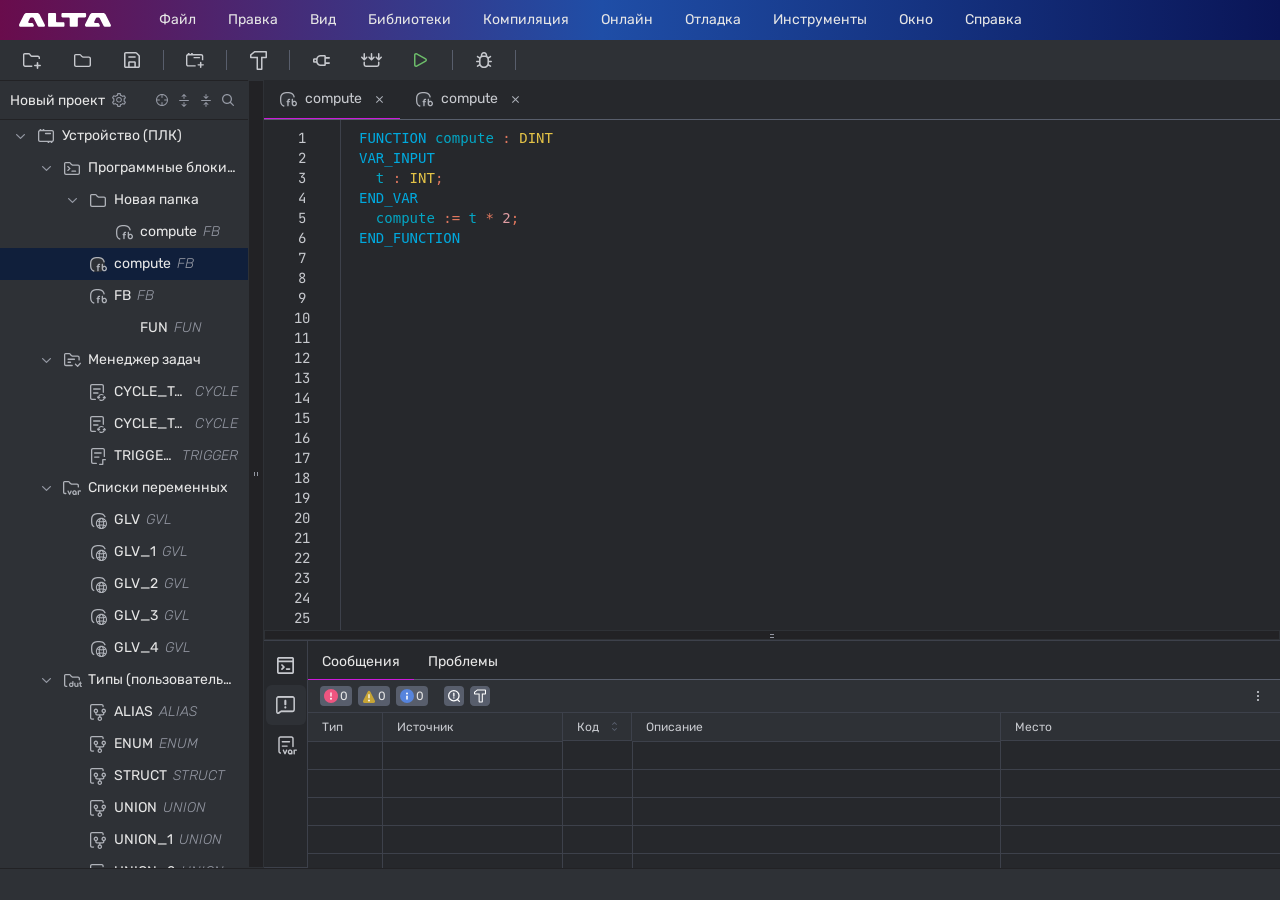
==== index.html @ b5891f6c "Fix icon sizing and wide table layout" ====
<!doctype html>
<html lang="ru">
<head>
  <meta charset="utf-8">
  <meta name="viewport" content="width=device-width, initial-scale=1">
  <title>AltaIDE — standalone prototype</title>
  <link rel="icon" href="data:,">
  <link rel="stylesheet" href="prototype.css">
</head>
<body>
  <main class="ide" aria-label="Прототип AltaIDE">
    <header class="topbar" aria-label="Верхняя панель">
      <nav class="menubar" aria-label="Главное меню">
        <img class="alta-logo" src="assets/logo.svg" alt="Alta">
        <div class="menu-links">
          <button type="button">Файл</button><button type="button">Правка</button>
          <button type="button">Вид</button><button type="button">Библиотеки</button>
          <button type="button">Компиляция</button><button type="button">Онлайн</button>
          <button type="button">Отладка</button><button type="button">Инструменты</button>
          <button type="button">Окно</button><button type="button">Справка</button>
        </div>
      </nav>
      <div class="toolbar" role="toolbar" aria-label="Инструменты проекта">
        <div class="toolbar-group">
          <button class="icon-button create-project" type="button" aria-label="Создать проект"><span><img src="assets/top-create-base.svg" alt=""><img src="assets/top-create-stroke.svg" alt=""></span></button>
          <button class="icon-button" type="button" aria-label="Открыть проект"><img src="assets/top-open.svg" alt=""></button>
          <button class="icon-button" type="button" aria-label="Сохранить проект"><img src="assets/top-save.svg" alt=""></button>
          <span class="toolbar-divider" aria-hidden="true"></span>
          <button class="icon-button" type="button" aria-label="Добавить устройство"><img src="assets/top-add.svg" alt=""></button>
          <span class="toolbar-divider" aria-hidden="true"></span>
          <button class="icon-button" type="button" aria-label="Текстовый инструмент"><img src="assets/top-text.svg" alt=""></button>
          <span class="toolbar-divider" aria-hidden="true"></span>
          <button class="icon-button" type="button" aria-label="Подключиться"><img src="assets/top-connect.svg" alt=""></button>
          <button class="icon-button" type="button" aria-label="Загрузить в устройство"><img src="assets/top-loading.svg" alt=""></button>
          <button class="icon-button run-button" type="button" aria-label="Запустить"><img src="assets/top-run.svg" alt=""></button>
          <span class="toolbar-divider" aria-hidden="true"></span>
          <button class="icon-button" type="button" aria-label="Отладка"><img src="assets/top-create.svg" alt=""></button>
          <span class="toolbar-divider" aria-hidden="true"></span>
        </div>
      </div>
    </header>

    <div class="workspace">
      <aside class="sidebar" aria-label="Структура проекта">
        <div class="project-head">
          <div class="project-title"><span>Новый проект</span><button type="button" aria-label="Настройки проекта"><img src="assets/sidebar-settings.svg" alt=""></button></div>
          <div class="project-actions">
            <button type="button" aria-label="Информация"><img src="assets/sidebar-info.svg" alt=""></button>
            <button type="button" aria-label="Развернуть всё"><img src="assets/sidebar-expand.svg" alt=""></button>
            <button type="button" aria-label="Свернуть всё"><img src="assets/sidebar-collapse.svg" alt=""></button>
            <button type="button" aria-label="Поиск"><img src="assets/sidebar-search.svg" alt=""></button>
          </div>
        </div>
        <div class="tree" role="tree" aria-label="Дерево проекта">
          <button class="tree-row" style="--level:0" type="button" role="treeitem" aria-expanded="true"><img class="chevron" src="assets/chevron-down.svg" alt=""><img class="tree-icon" src="assets/sidebar-plc.svg" alt=""><span>Устройство (ПЛК)</span></button>
          <button class="tree-row" style="--level:1" type="button" role="treeitem" aria-expanded="true"><img class="chevron" src="assets/chevron-down.svg" alt=""><img class="tree-icon" src="assets/sidebar-pou.svg" alt=""><span>Программные блоки (POU)</span></button>
          <button class="tree-row" style="--level:2" type="button" role="treeitem" aria-expanded="true"><img class="chevron" src="assets/chevron-down.svg" alt=""><img class="tree-icon" src="assets/sidebar-folder.svg" alt=""><span>Новая папка</span></button>
          <button class="tree-row" style="--level:4" type="button" role="treeitem"><span class="chevron-spacer"></span><img class="tree-icon" src="assets/sidebar-fb.svg" alt=""><span>compute</span><em>FB</em></button>
          <button class="tree-row is-selected" style="--level:3" type="button" role="treeitem" aria-selected="true"><span class="chevron-spacer"></span><img class="tree-icon" src="assets/sidebar-fb.svg" alt=""><span>compute</span><em>FB</em></button>
          <button class="tree-row" style="--level:3" type="button" role="treeitem"><span class="chevron-spacer"></span><img class="tree-icon" src="assets/sidebar-fb.svg" alt=""><span>FB</span><em>FB</em></button>
          <button class="tree-row text-only" style="--level:4" type="button" role="treeitem"><span class="chevron-spacer"></span><span class="tree-icon"></span><span>FUN</span><em>FUN</em></button>
          <button class="tree-row" style="--level:1" type="button" role="treeitem" aria-expanded="true"><img class="chevron" src="assets/chevron-down.svg" alt=""><img class="tree-icon" src="assets/sidebar-taskfolder.svg" alt=""><span>Менеджер задач</span></button>
          <button class="tree-row" style="--level:3" type="button" role="treeitem"><span class="chevron-spacer"></span><img class="tree-icon" src="assets/sidebar-cycle.svg" alt=""><span>CYCLE_TASK</span><em>CYCLE</em></button>
          <button class="tree-row" style="--level:3" type="button" role="treeitem"><span class="chevron-spacer"></span><img class="tree-icon" src="assets/sidebar-cycle.svg" alt=""><span>CYCLE_TASK_1</span><em>CYCLE</em></button>
          <button class="tree-row" style="--level:3" type="button" role="treeitem"><span class="chevron-spacer"></span><img class="tree-icon" src="assets/sidebar-task.svg" alt=""><span>TRIGGER_TASK</span><em>TRIGGER</em></button>
          <button class="tree-row" style="--level:1" type="button" role="treeitem" aria-expanded="true"><img class="chevron" src="assets/chevron-down.svg" alt=""><img class="tree-icon" src="assets/sidebar-varfolder.svg" alt=""><span>Списки переменных</span></button>
          <button class="tree-row" style="--level:3" type="button" role="treeitem"><span class="chevron-spacer"></span><span class="tree-icon global-var-icon" aria-hidden="true"><img src="assets/sidebar-global-bg.svg" alt=""><img src="assets/sidebar-global.svg" alt=""></span><span>GLV</span><em>GVL</em></button>
          <button class="tree-row" style="--level:3" type="button" role="treeitem"><span class="chevron-spacer"></span><span class="tree-icon global-var-icon" aria-hidden="true"><img src="assets/sidebar-global-bg.svg" alt=""><img src="assets/sidebar-global.svg" alt=""></span><span>GLV_1</span><em>GVL</em></button>
          <button class="tree-row" style="--level:3" type="button" role="treeitem"><span class="chevron-spacer"></span><span class="tree-icon global-var-icon" aria-hidden="true"><img src="assets/sidebar-global-bg.svg" alt=""><img src="assets/sidebar-global.svg" alt=""></span><span>GLV_2</span><em>GVL</em></button>
          <button class="tree-row" style="--level:3" type="button" role="treeitem"><span class="chevron-spacer"></span><span class="tree-icon global-var-icon" aria-hidden="true"><img src="assets/sidebar-global-bg.svg" alt=""><img src="assets/sidebar-global.svg" alt=""></span><span>GLV_3</span><em>GVL</em></button>
          <button class="tree-row" style="--level:3" type="button" role="treeitem"><span class="chevron-spacer"></span><span class="tree-icon global-var-icon" aria-hidden="true"><img src="assets/sidebar-global-bg.svg" alt=""><img src="assets/sidebar-global.svg" alt=""></span><span>GLV_4</span><em>GVL</em></button>
          <button class="tree-row" style="--level:1" type="button" role="treeitem" aria-expanded="true"><img class="chevron" src="assets/chevron-down.svg" alt=""><span class="tree-icon type-folder-icon" aria-hidden="true"><img src="assets/sidebar-typefolder.svg" alt=""><img src="assets/sidebar-typefolder-mark.svg" alt=""></span><span>Типы (пользовательские переменные)</span></button>
          <button class="tree-row" style="--level:3" type="button" role="treeitem"><span class="chevron-spacer"></span><img class="tree-icon" src="assets/sidebar-type.svg" alt=""><span>ALIAS</span><em>ALIAS</em></button>
          <button class="tree-row" style="--level:3" type="button" role="treeitem"><span class="chevron-spacer"></span><img class="tree-icon" src="assets/sidebar-type.svg" alt=""><span>ENUM</span><em>ENUM</em></button>
          <button class="tree-row" style="--level:3" type="button" role="treeitem"><span class="chevron-spacer"></span><img class="tree-icon" src="assets/sidebar-type.svg" alt=""><span>STRUCT</span><em>STRUCT</em></button>
          <button class="tree-row" style="--level:3" type="button" role="treeitem"><span class="chevron-spacer"></span><img class="tree-icon" src="assets/sidebar-type.svg" alt=""><span>UNION</span><em>UNION</em></button>
          <button class="tree-row" style="--level:3" type="button" role="treeitem"><span class="chevron-spacer"></span><img class="tree-icon" src="assets/sidebar-type.svg" alt=""><span>UNION_1</span><em>UNION</em></button>
          <button class="tree-row" style="--level:3" type="button" role="treeitem"><span class="chevron-spacer"></span><img class="tree-icon" src="assets/sidebar-type.svg" alt=""><span>UNION_2</span><em>UNION</em></button>
        </div>
      </aside>

      <div class="resizer resizer-vertical" id="vertical-resizer" role="separator" aria-label="Изменить ширину панели проекта" aria-orientation="vertical" tabindex="0"><span></span></div>

      <section class="content-area" aria-label="Рабочая область">
        <div class="editor-tabs" role="tablist" aria-label="Открытые программы">
          <button class="editor-tab is-active" type="button" role="tab" aria-selected="true" data-editor-tab="compute-a"><img src="assets/sidebar-fb.svg" alt=""><span>compute</span><span class="tab-close" aria-hidden="true"></span></button>
          <button class="editor-tab" type="button" role="tab" aria-selected="false" data-editor-tab="compute-b"><img src="assets/sidebar-fb.svg" alt=""><span>compute</span><span class="tab-close" aria-hidden="true"></span></button>
        </div>

        <div class="content-split" id="content-split">
          <section class="code-canvas" aria-label="Редактор кода">
            <div class="code-lines" aria-hidden="true"></div>
            <pre class="source-code"><code><span class="kw">FUNCTION</span> <span class="name">compute</span> <span class="op">:</span> <span class="type">DINT</span>
<span class="kw">VAR_INPUT</span>
  <span class="name">t</span> <span class="op">:</span> <span class="type">INT</span><span class="op">;</span>
<span class="kw">END_VAR</span>
  <span class="name">compute</span> <span class="op">:=</span> <span class="name">t</span> <span class="op">*</span> <span class="num">2</span><span class="op">;</span>
<span class="kw">END_FUNCTION</span></code></pre>
          </section>

          <div class="resizer resizer-horizontal" id="horizontal-resizer" role="separator" aria-label="Изменить высоту нижней панели" aria-orientation="horizontal" tabindex="0"><span></span></div>

          <section class="bottom-panel" aria-label="Нижняя панель">
            <nav class="vertical-tabs" aria-label="Разделы нижней панели">
              <button type="button" data-panel="terminal" aria-label="Терминал"><img src="assets/vertical-log.svg" alt=""></button>
              <button class="is-active" type="button" data-panel="messages" aria-label="Сообщения"><img src="assets/vertical-messages.svg" alt=""></button>
              <button type="button" data-panel="variables" aria-label="Переменные"><img src="assets/vertical-vars.svg" alt=""></button>
            </nav>
            <div class="bottom-content">
              <div class="bottom-tabs" role="tablist" aria-label="Вкладки нижней панели"><button class="is-active" type="button" role="tab" aria-selected="true" id="bottom-tab-label">Сообщения</button><button type="button" role="tab" aria-selected="false">Проблемы</button></div>
              <div class="context-toolbar" role="toolbar" aria-label="Фильтры сообщений">
                <div class="status-counters">
                  <button type="button" aria-label="Ошибки: 0"><img src="assets/context-error.svg" alt=""><span>0</span></button>
                  <button type="button" aria-label="Предупреждения: 0"><img src="assets/context-warning.svg" alt=""><span>0</span></button>
                  <button type="button" aria-label="Информация: 0"><img src="assets/context-info.svg" alt=""><span>0</span></button>
                </div>
                <div class="context-actions"><button type="button" aria-label="Найти"><img src="assets/context-search.svg" alt=""></button><button type="button" aria-label="Фильтр"><img src="assets/context-filter.svg" alt=""></button></div>
                <button class="context-more" type="button" aria-label="Дополнительные действия"><img src="assets/context-more.svg" alt=""></button>
              </div>
              <div class="table-scroll" tabindex="0" aria-label="Таблица сообщений">
                <table class="messages-table">
                  <colgroup><col class="col-type"><col class="col-source"><col class="col-code"><col class="col-description"><col class="col-place"></colgroup>
                  <thead><tr><th>Тип</th><th>Источник</th><th class="sortable">Код<img src="assets/table-sort.svg" alt=""></th><th>Описание</th><th class="sortable">Место<img src="assets/table-sort.svg" alt=""></th></tr></thead>
                  <tbody id="message-rows"></tbody>
                </table>
              </div>
            </div>
          </section>
        </div>
      </section>
    </div>

    <footer class="statusbar" aria-label="Строка состояния"></footer>
  </main>
  <script src="prototype.js"></script>
</body>
</html>
---- prototype.css ----
@font-face { font-family: Rubik; src: url("assets/rubik-400.ttf") format("truetype"); font-style: normal; font-weight: 400; font-display: swap; }
@font-face { font-family: Rubik; src: url("assets/rubik-300-italic.ttf") format("truetype"); font-style: italic; font-weight: 300; font-display: swap; }
@font-face { font-family: "JetBrains Mono"; src: url("assets/jetbrains-mono-400.ttf") format("truetype"); font-style: normal; font-weight: 400; font-display: swap; }

:root {
  --sidebar-width: 248px;
  --topbar-height: 80px;
  --statusbar-height: 32px;
  --content-tab-height: 40px;
  --bottom-panel-height: 228px;
  --vertical-resize-size: 16px;
  --horizontal-resize-size: 10px;
  --gray-14: #26282c;
  --gray-13: #2e3136;
  --gray-12: #3d414b;
  --gray-11: #585e6c;
  --gray-9: #9498a3;
  --gray-7: #c7c9ce;
  --text-primary: #e6e6e6;
  --active-blue: #101f3b;
  --accent: #cc1bdb;
  --focus: #5684dd;
}

* { box-sizing: border-box; }
html, body { width: 100%; height: 100%; margin: 0; overflow: hidden; }
body { background: var(--gray-13); color: var(--text-primary); font-family: Rubik, Arial, sans-serif; font-size: 14px; }
button { color: inherit; font: inherit; }
button:focus-visible, [tabindex]:focus-visible { outline: 2px solid var(--focus); outline-offset: -2px; }
.ide { width: 100vw; height: 100vh; min-width: 720px; display: grid; grid-template-rows: var(--topbar-height) minmax(0, 1fr) var(--statusbar-height); overflow: hidden; background: var(--gray-14); }

.topbar { min-width: 0; overflow: hidden; }
.menubar { height: 40px; display: flex; align-items: center; gap: 24px; padding: 0 10px; overflow: hidden; background: linear-gradient(90deg, #690c4c 0%, #1f4ea7 47%, #0a1557 100%); }
.alta-logo { width: 92.615px; height: 14px; margin: 0 8px; flex: 0 0 auto; }
.menu-links { height: 40px; display: flex; flex: 1 0 auto; align-items: center; min-width: max-content; }
.menu-links button { height: 40px; padding: 10px 16px; border: 0; background: transparent; white-space: nowrap; font-size: 14px; line-height: 20px; cursor: default; }
.menu-links button:hover { background: rgba(255,255,255,.08); }
.toolbar { height: 40px; display: flex; align-items: flex-start; gap: 4px; background: var(--gray-13); overflow: hidden; }
.toolbar-group { height: 40px; display: flex; align-items: center; gap: 10px; padding: 0 12px; }
.icon-button { width: 40px; height: 40px; flex: 0 0 40px; display: grid; place-items: center; padding: 0; border: 0; border-radius: 4px; background: transparent; cursor: pointer; }
.icon-button > img { display: block; width: 24px; height: 24px; object-fit: none; }
.icon-button:hover { background: #3d414b; }
.toolbar-divider { width: 1px; height: 20px; margin: 0 1px; background: var(--gray-11); }
.run-button img { transform: rotate(90deg); }
.create-project > span { width: 18px; height: 17px; position: relative; display: block; }
.create-project > span img:first-child { position: absolute; left: 0; top: 1px; width: 17px; height: 14px; }
.create-project > span img:last-child { position: absolute; right: 0; bottom: 0; width: 7px; height: 7px; }

.workspace { min-height: 0; min-width: 0; display: grid; grid-template-columns: var(--sidebar-width) var(--vertical-resize-size) minmax(0,1fr); overflow: hidden; }
.sidebar { min-width: 0; min-height: 0; display: flex; flex-direction: column; overflow: hidden; background: var(--gray-13); }
.project-head { height: 40px; flex: 0 0 40px; padding: 10px; display: flex; align-items: center; justify-content: space-between; gap: 6px; border-top: 1px solid #222225; border-bottom: 1px solid #222225; white-space: nowrap; }
.project-title, .project-actions { display: flex; align-items: center; min-width: 0; }
.project-title { gap: 4px; }
.project-title > span { overflow: hidden; text-overflow: ellipsis; }
.project-actions { gap: 2px; }
.project-head button { width: 20px; height: 20px; flex: 0 0 20px; display: grid; place-items: center; padding: 0; border: 0; border-radius: 3px; background: transparent; cursor: pointer; }
.project-head button:hover { background: var(--gray-12); }
.project-head img { width: 20px; height: 20px; object-fit: none; }
.tree { min-height: 0; overflow-x: hidden; overflow-y: auto; scrollbar-width: thin; scrollbar-color: var(--gray-11) transparent; }
.tree-row { --indent-step: 26px; width: 100%; height: 32px; display: flex; align-items: center; gap: 6px; padding: 6px 10px 6px calc(10px + var(--level) * var(--indent-step)); border: 0; background: transparent; text-align: left; white-space: nowrap; cursor: pointer; overflow: hidden; }
.tree-row:hover { background: #383b42; }
.tree-row.is-selected { background: var(--active-blue); }
.tree-row > span:not(.tree-icon):not(.chevron-spacer) { min-width: 0; overflow: hidden; text-overflow: ellipsis; line-height: 20px; }
.tree-row em { flex: 0 0 auto; color: var(--gray-9); font-weight: 300; font-style: italic; line-height: 20px; }
.tree-icon, .chevron { width: 20px; height: 20px; flex: 0 0 20px; object-fit: none; }
.global-var-icon { position: relative; display: block; }
.global-var-icon img:first-child { position: absolute; left: 2.61px; top: 2.61px; width: 15px; height: 15px; }
.global-var-icon img:last-child { position: absolute; left: 2.61px; top: 2.61px; width: 15.941px; height: 15.941px; }
.type-folder-icon { position: relative; display: block; }
.type-folder-icon img:first-child { position: absolute; left: 2px; top: 3.5px; width: 16px; height: 13px; }
.type-folder-icon img:last-child { position: absolute; left: 6.7px; top: 10.9px; width: 13.624px; height: 6.408px; }
.chevron-spacer { display: none; }
.chevron { padding: 0; }

.resizer { position: relative; display: grid; place-items: center; background: #222225; border: 1px solid var(--gray-13); z-index: 2; touch-action: none; }
.resizer:hover, .resizer:focus-visible { background: #292a2e; }
.resizer-vertical { cursor: col-resize; }
.resizer-horizontal { cursor: row-resize; }
.resizer span { width: 10px; height: 10px; position: relative; }
.resizer-vertical span::before, .resizer-vertical span::after { content: ""; position: absolute; top: 3px; width: 1px; height: 4px; background: var(--gray-9); }
.resizer-vertical span::before { left: 3px; } .resizer-vertical span::after { left: 6px; }
.resizer-horizontal span { transform: rotate(90deg); }
.resizer-horizontal span::before, .resizer-horizontal span::after { content: ""; position: absolute; top: 3px; width: 1px; height: 4px; background: var(--gray-9); }
.resizer-horizontal span::before { left: 3px; } .resizer-horizontal span::after { left: 6px; }
body.is-resizing { user-select: none; }
body.is-resizing-vertical, body.is-resizing-vertical * { cursor: col-resize !important; }
body.is-resizing-horizontal, body.is-resizing-horizontal * { cursor: row-resize !important; }

.content-area { min-width: 0; min-height: 0; display: grid; grid-template-rows: var(--content-tab-height) minmax(0, 1fr); overflow: hidden; }
.editor-tabs { height: 40px; display: flex; align-items: stretch; overflow: hidden; border-bottom: 1px solid var(--gray-11); background: var(--gray-14); }
.editor-tab { height: 40px; display: flex; align-items: center; gap: 7px; padding: 10px 14px; border: 0; border-bottom: 2px solid transparent; background: var(--gray-14); color: var(--gray-7); line-height: 20px; cursor: pointer; }
.editor-tab:hover { background: #303238; }
.editor-tab.is-active { border-bottom-color: var(--accent); }
.editor-tab img { width: 20px; height: 20px; object-fit: none; }
.tab-close { width: 12px; height: 12px; margin-left: 5px; position: relative; flex: 0 0 12px; }
.tab-close::before, .tab-close::after { content: ""; position: absolute; left: 5px; top: 2px; width: 1px; height: 9px; background: #aeb2ba; }
.tab-close::before { transform: rotate(45deg); }.tab-close::after { transform: rotate(-45deg); }
.content-split { min-height: 0; display: grid; grid-template-rows: minmax(140px,1fr) var(--horizontal-resize-size) var(--bottom-panel-height); overflow: hidden; }
.code-canvas { min-width: 0; min-height: 0; position: relative; display: grid; grid-template-columns: 77px minmax(0,1fr); overflow: auto; background: var(--gray-14); font-family: "JetBrains Mono", "SFMono-Regular", Consolas, monospace; font-size: 14px; line-height: 20px; }
.code-canvas { scrollbar-width: none; }
.code-canvas::-webkit-scrollbar { width: 0; height: 0; }
.code-lines { grid-column: 1; min-height: 800px; padding-top: 8px; border-right: 1px solid var(--gray-12); color: var(--gray-7); text-align: center; counter-reset: line; }
.code-lines span { display: block; height: 20px; line-height: 20px; }
.source-code { grid-column: 2; margin: 0; min-width: 700px; padding: 8px 18px; color: var(--gray-7); font: inherit; line-height: 20px; white-space: pre; tab-size: 2; }
.kw { color: #00a9de; } .name { color: #03a6c4; } .type { color: #e4c347; } .op { color: #df775e; } .num { color: #e09da3; }

.bottom-panel { min-width: 0; min-height: 0; display: grid; grid-template-columns: 44px minmax(0,1fr); overflow: hidden; background: var(--gray-14); }
.vertical-tabs { min-height: 0; padding: 4px 2px; display: flex; flex-direction: column; align-items: center; gap: 0; border-top: 1px solid var(--gray-12); border-right: 1px solid var(--gray-12); border-bottom: 1px solid var(--gray-12); background: var(--gray-14); }
.vertical-tabs button { width: 40px; height: 40px; flex: 0 0 40px; display: grid; place-items: center; padding: 0; border: 0; border-radius: 6px; background: transparent; cursor: pointer; }
.vertical-tabs button:hover, .vertical-tabs button.is-active { background: var(--gray-13); }
.vertical-tabs img { width: 22px; height: 22px; object-fit: contain; }
.vertical-tabs button:nth-child(1) img { width: 17px; height: 17px; }
.vertical-tabs button:nth-child(2) img { width: 18.4px; height: 17.1px; }
.bottom-content { min-width: 0; min-height: 0; display: grid; grid-template-rows: 40px 33px minmax(0,1fr); overflow: hidden; }
.bottom-tabs { min-width: 0; display: flex; border-top: 1px solid var(--gray-12); border-bottom: 1px solid var(--gray-11); background: var(--gray-14); }
.bottom-tabs button { height: 40px; padding: 10px 14px 8px; border: 0; border-bottom: 2px solid transparent; background: transparent; cursor: pointer; }
.bottom-tabs button.is-active { border-bottom-color: var(--accent); }
.context-toolbar { min-width: 0; height: 33px; display: flex; align-items: center; gap: 16px; padding: 0 12px; border-bottom: 1px solid var(--gray-12); background: var(--gray-13); }
.status-counters, .context-actions { display: flex; align-items: center; gap: 6px; }
.status-counters button { height: 20px; display: flex; align-items: center; gap: 2px; padding: 0 4px; border: 0; border-radius: 4px; background: var(--gray-11); font-size: 12px; cursor: pointer; }
.status-counters img { width: 14px; height: 14px; }
.context-actions button, .context-more { width: 20px; height: 20px; display: grid; place-items: center; padding: 0; border: 0; border-radius: 4px; background: transparent; cursor: pointer; }
.context-actions button:first-child { background: var(--gray-11); }
.context-actions img, .context-more img { width: 20px; height: 20px; }
.context-actions button:first-child img { width: 12px; height: 12px; }
.context-more img { width: 2px; height: 10px; }
.context-toolbar button:hover { filter: brightness(1.18); }
.context-more { margin-left: auto; }
.table-scroll { min-width: 0; min-height: 0; overflow: auto; background: var(--gray-14); scrollbar-width: thin; scrollbar-color: var(--gray-11) transparent; }
.messages-table { width: 100%; min-width: 1057px; border-collapse: collapse; table-layout: fixed; color: var(--gray-7); font-size: 12px; line-height: 16px; }
.messages-table .col-type { width: 74px; }.messages-table .col-source { width: 180px; }.messages-table .col-code { width: 70px; }.messages-table .col-description { width: 368px; }.messages-table .col-place { width: auto; }
.messages-table th, .messages-table td { height: 28px; padding: 4px 14px; border-right: 1px solid var(--gray-12); border-bottom: 1px solid var(--gray-12); text-align: left; font-weight: 400; overflow: hidden; text-overflow: ellipsis; white-space: nowrap; }
.messages-table th { background: var(--gray-13); }
.messages-table td { background: var(--gray-14); }
.messages-table tbody tr:hover td { background: #2b2e33; }
.messages-table .sortable { display: flex; align-items: center; justify-content: space-between; }
.messages-table .sortable img { width: 5px; height: 9px; }
.statusbar { min-width: 0; border-top: 1px solid #222225; background: var(--gray-13); }

@media (max-width: 1100px) {
  .menubar { gap: 10px; overflow-x: auto; scrollbar-width: none; }
  .menu-links button { padding-inline: 12px; }
  .toolbar-group { gap: 7px; }
}
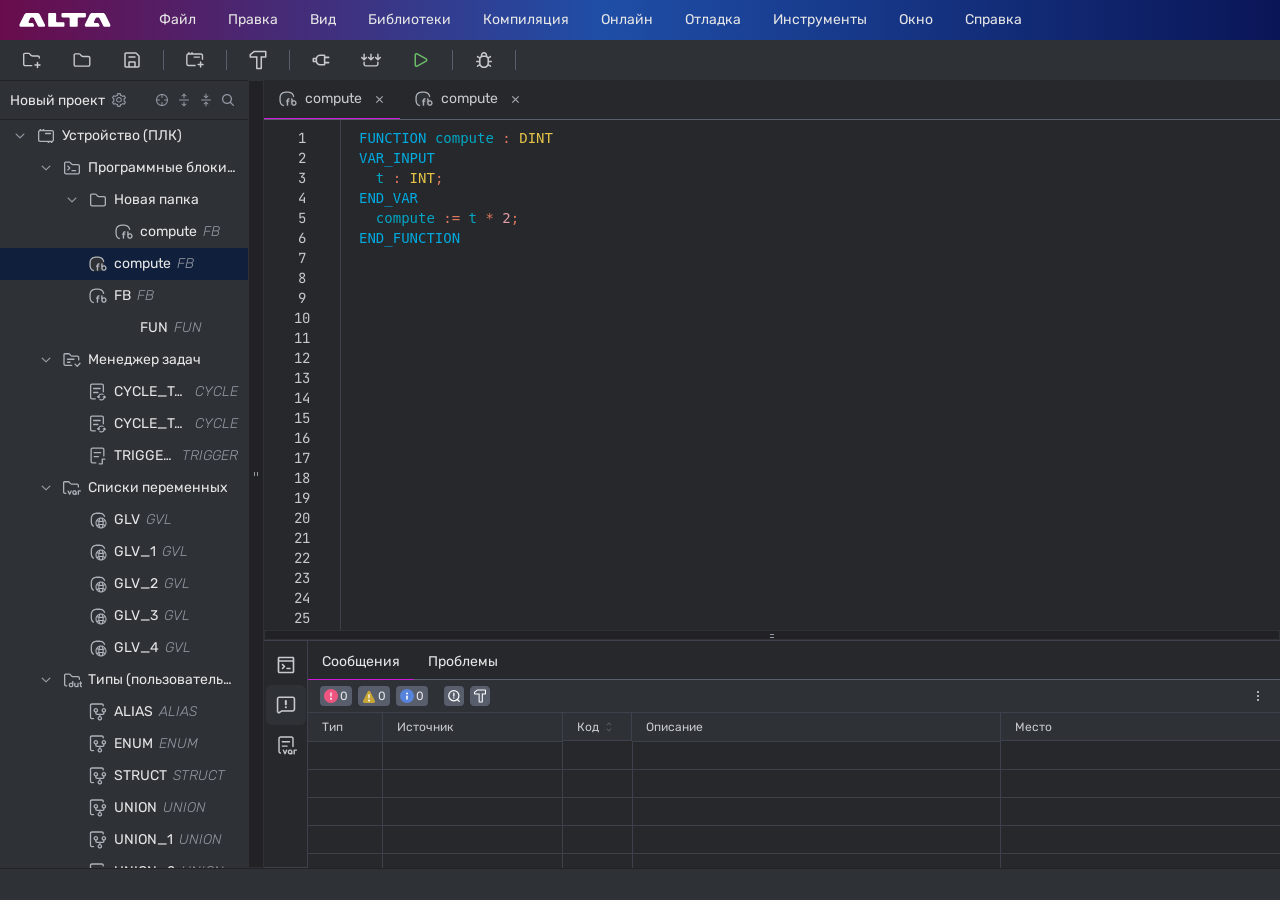
==== commit 8b2f7688: "Normalize prototype icon assets" ====
--- a/index.html
+++ b/index.html
@@ -5,13 +5,13 @@
   <meta name="viewport" content="width=device-width, initial-scale=1">
   <title>AltaIDE — standalone prototype</title>
   <link rel="icon" href="data:,">
-  <link rel="stylesheet" href="prototype.css">
+  <link rel="stylesheet" href="prototype.css?v=3">
 </head>
 <body>
   <main class="ide" aria-label="Прототип AltaIDE">
     <header class="topbar" aria-label="Верхняя панель">
       <nav class="menubar" aria-label="Главное меню">
-        <img class="alta-logo" src="assets/logo.svg" alt="Alta">
+        <img class="alta-logo" src="assets/icons/brand-alta-logo.svg" alt="Alta">
         <div class="menu-links">
           <button type="button">Файл</button><button type="button">Правка</button>
           <button type="button">Вид</button><button type="button">Библиотеки</button>
@@ -22,19 +22,19 @@
       </nav>
       <div class="toolbar" role="toolbar" aria-label="Инструменты проекта">
         <div class="toolbar-group">
-          <button class="icon-button create-project" type="button" aria-label="Создать проект"><span><img src="assets/top-create-base.svg" alt=""><img src="assets/top-create-stroke.svg" alt=""></span></button>
-          <button class="icon-button" type="button" aria-label="Открыть проект"><img src="assets/top-open.svg" alt=""></button>
-          <button class="icon-button" type="button" aria-label="Сохранить проект"><img src="assets/top-save.svg" alt=""></button>
+          <button class="icon-button create-project" type="button" aria-label="Создать проект"><img src="assets/icons/toolbar-create-project.svg" alt=""></button>
+          <button class="icon-button" type="button" aria-label="Открыть проект"><img src="assets/icons/toolbar-open-project.svg" alt=""></button>
+          <button class="icon-button" type="button" aria-label="Сохранить проект"><img src="assets/icons/toolbar-save-project.svg" alt=""></button>
           <span class="toolbar-divider" aria-hidden="true"></span>
-          <button class="icon-button" type="button" aria-label="Добавить устройство"><img src="assets/top-add.svg" alt=""></button>
+          <button class="icon-button" type="button" aria-label="Добавить устройство"><img src="assets/icons/toolbar-add-device.svg" alt=""></button>
           <span class="toolbar-divider" aria-hidden="true"></span>
-          <button class="icon-button" type="button" aria-label="Текстовый инструмент"><img src="assets/top-text.svg" alt=""></button>
+          <button class="icon-button" type="button" aria-label="Компилировать" aria-pressed="false" data-action="compile" data-state="default"><img src="assets/icons/toolbar-compile.svg" alt=""></button>
           <span class="toolbar-divider" aria-hidden="true"></span>
-          <button class="icon-button" type="button" aria-label="Подключиться"><img src="assets/top-connect.svg" alt=""></button>
-          <button class="icon-button" type="button" aria-label="Загрузить в устройство"><img src="assets/top-loading.svg" alt=""></button>
-          <button class="icon-button run-button" type="button" aria-label="Запустить"><img src="assets/top-run.svg" alt=""></button>
+          <button class="icon-button" type="button" aria-label="Подключиться"><img src="assets/icons/toolbar-connect.svg" alt=""></button>
+          <button class="icon-button" type="button" aria-label="Загрузить в устройство"><img src="assets/icons/toolbar-load-to-device.svg" alt=""></button>
+          <button class="icon-button run-button" type="button" aria-label="Запустить"><img src="assets/icons/toolbar-run.svg" alt=""></button>
           <span class="toolbar-divider" aria-hidden="true"></span>
-          <button class="icon-button" type="button" aria-label="Отладка"><img src="assets/top-create.svg" alt=""></button>
+          <button class="icon-button" type="button" aria-label="Отладка"><img src="assets/icons/toolbar-debug.svg" alt=""></button>
           <span class="toolbar-divider" aria-hidden="true"></span>
         </div>
       </div>
@@ -43,39 +43,39 @@
     <div class="workspace">
       <aside class="sidebar" aria-label="Структура проекта">
         <div class="project-head">
-          <div class="project-title"><span>Новый проект</span><button type="button" aria-label="Настройки проекта"><img src="assets/sidebar-settings.svg" alt=""></button></div>
+          <div class="project-title"><span>Новый проект</span><button type="button" aria-label="Настройки проекта"><img src="assets/icons/sidebar-settings.svg" alt=""></button></div>
           <div class="project-actions">
-            <button type="button" aria-label="Информация"><img src="assets/sidebar-info.svg" alt=""></button>
-            <button type="button" aria-label="Развернуть всё"><img src="assets/sidebar-expand.svg" alt=""></button>
-            <button type="button" aria-label="Свернуть всё"><img src="assets/sidebar-collapse.svg" alt=""></button>
-            <button type="button" aria-label="Поиск"><img src="assets/sidebar-search.svg" alt=""></button>
+            <button type="button" aria-label="Информация"><img src="assets/icons/sidebar-info.svg" alt=""></button>
+            <button type="button" aria-label="Развернуть всё"><img src="assets/icons/sidebar-expand-all.svg" alt=""></button>
+            <button type="button" aria-label="Свернуть всё"><img src="assets/icons/sidebar-collapse-all.svg" alt=""></button>
+            <button type="button" aria-label="Поиск"><img src="assets/icons/sidebar-search.svg" alt=""></button>
           </div>
         </div>
         <div class="tree" role="tree" aria-label="Дерево проекта">
-          <button class="tree-row" style="--level:0" type="button" role="treeitem" aria-expanded="true"><img class="chevron" src="assets/chevron-down.svg" alt=""><img class="tree-icon" src="assets/sidebar-plc.svg" alt=""><span>Устройство (ПЛК)</span></button>
-          <button class="tree-row" style="--level:1" type="button" role="treeitem" aria-expanded="true"><img class="chevron" src="assets/chevron-down.svg" alt=""><img class="tree-icon" src="assets/sidebar-pou.svg" alt=""><span>Программные блоки (POU)</span></button>
-          <button class="tree-row" style="--level:2" type="button" role="treeitem" aria-expanded="true"><img class="chevron" src="assets/chevron-down.svg" alt=""><img class="tree-icon" src="assets/sidebar-folder.svg" alt=""><span>Новая папка</span></button>
-          <button class="tree-row" style="--level:4" type="button" role="treeitem"><span class="chevron-spacer"></span><img class="tree-icon" src="assets/sidebar-fb.svg" alt=""><span>compute</span><em>FB</em></button>
-          <button class="tree-row is-selected" style="--level:3" type="button" role="treeitem" aria-selected="true"><span class="chevron-spacer"></span><img class="tree-icon" src="assets/sidebar-fb.svg" alt=""><span>compute</span><em>FB</em></button>
-          <button class="tree-row" style="--level:3" type="button" role="treeitem"><span class="chevron-spacer"></span><img class="tree-icon" src="assets/sidebar-fb.svg" alt=""><span>FB</span><em>FB</em></button>
+          <button class="tree-row" style="--level:0" type="button" role="treeitem" aria-expanded="true"><img class="chevron" src="assets/icons/tree-chevron-expanded.svg" alt=""><img class="tree-icon" src="assets/icons/tree-plc.svg" alt=""><span>Устройство (ПЛК)</span></button>
+          <button class="tree-row" style="--level:1" type="button" role="treeitem" aria-expanded="true"><img class="chevron" src="assets/icons/tree-chevron-expanded.svg" alt=""><img class="tree-icon" src="assets/icons/tree-pou-folder.svg" alt=""><span>Программные блоки (POU)</span></button>
+          <button class="tree-row" style="--level:2" type="button" role="treeitem" aria-expanded="true"><img class="chevron" src="assets/icons/tree-chevron-expanded.svg" alt=""><img class="tree-icon" src="assets/icons/tree-folder.svg" alt=""><span>Новая папка</span></button>
+          <button class="tree-row" style="--level:4" type="button" role="treeitem"><span class="chevron-spacer"></span><img class="tree-icon" src="assets/icons/tree-function-block.svg" alt=""><span>compute</span><em>FB</em></button>
+          <button class="tree-row is-selected" style="--level:3" type="button" role="treeitem" aria-selected="true"><span class="chevron-spacer"></span><img class="tree-icon" src="assets/icons/tree-function-block.svg" alt=""><span>compute</span><em>FB</em></button>
+          <button class="tree-row" style="--level:3" type="button" role="treeitem"><span class="chevron-spacer"></span><img class="tree-icon" src="assets/icons/tree-function-block.svg" alt=""><span>FB</span><em>FB</em></button>
           <button class="tree-row text-only" style="--level:4" type="button" role="treeitem"><span class="chevron-spacer"></span><span class="tree-icon"></span><span>FUN</span><em>FUN</em></button>
-          <button class="tree-row" style="--level:1" type="button" role="treeitem" aria-expanded="true"><img class="chevron" src="assets/chevron-down.svg" alt=""><img class="tree-icon" src="assets/sidebar-taskfolder.svg" alt=""><span>Менеджер задач</span></button>
-          <button class="tree-row" style="--level:3" type="button" role="treeitem"><span class="chevron-spacer"></span><img class="tree-icon" src="assets/sidebar-cycle.svg" alt=""><span>CYCLE_TASK</span><em>CYCLE</em></button>
-          <button class="tree-row" style="--level:3" type="button" role="treeitem"><span class="chevron-spacer"></span><img class="tree-icon" src="assets/sidebar-cycle.svg" alt=""><span>CYCLE_TASK_1</span><em>CYCLE</em></button>
-          <button class="tree-row" style="--level:3" type="button" role="treeitem"><span class="chevron-spacer"></span><img class="tree-icon" src="assets/sidebar-task.svg" alt=""><span>TRIGGER_TASK</span><em>TRIGGER</em></button>
-          <button class="tree-row" style="--level:1" type="button" role="treeitem" aria-expanded="true"><img class="chevron" src="assets/chevron-down.svg" alt=""><img class="tree-icon" src="assets/sidebar-varfolder.svg" alt=""><span>Списки переменных</span></button>
-          <button class="tree-row" style="--level:3" type="button" role="treeitem"><span class="chevron-spacer"></span><span class="tree-icon global-var-icon" aria-hidden="true"><img src="assets/sidebar-global-bg.svg" alt=""><img src="assets/sidebar-global.svg" alt=""></span><span>GLV</span><em>GVL</em></button>
-          <button class="tree-row" style="--level:3" type="button" role="treeitem"><span class="chevron-spacer"></span><span class="tree-icon global-var-icon" aria-hidden="true"><img src="assets/sidebar-global-bg.svg" alt=""><img src="assets/sidebar-global.svg" alt=""></span><span>GLV_1</span><em>GVL</em></button>
-          <button class="tree-row" style="--level:3" type="button" role="treeitem"><span class="chevron-spacer"></span><span class="tree-icon global-var-icon" aria-hidden="true"><img src="assets/sidebar-global-bg.svg" alt=""><img src="assets/sidebar-global.svg" alt=""></span><span>GLV_2</span><em>GVL</em></button>
-          <button class="tree-row" style="--level:3" type="button" role="treeitem"><span class="chevron-spacer"></span><span class="tree-icon global-var-icon" aria-hidden="true"><img src="assets/sidebar-global-bg.svg" alt=""><img src="assets/sidebar-global.svg" alt=""></span><span>GLV_3</span><em>GVL</em></button>
-          <button class="tree-row" style="--level:3" type="button" role="treeitem"><span class="chevron-spacer"></span><span class="tree-icon global-var-icon" aria-hidden="true"><img src="assets/sidebar-global-bg.svg" alt=""><img src="assets/sidebar-global.svg" alt=""></span><span>GLV_4</span><em>GVL</em></button>
-          <button class="tree-row" style="--level:1" type="button" role="treeitem" aria-expanded="true"><img class="chevron" src="assets/chevron-down.svg" alt=""><span class="tree-icon type-folder-icon" aria-hidden="true"><img src="assets/sidebar-typefolder.svg" alt=""><img src="assets/sidebar-typefolder-mark.svg" alt=""></span><span>Типы (пользовательские переменные)</span></button>
-          <button class="tree-row" style="--level:3" type="button" role="treeitem"><span class="chevron-spacer"></span><img class="tree-icon" src="assets/sidebar-type.svg" alt=""><span>ALIAS</span><em>ALIAS</em></button>
-          <button class="tree-row" style="--level:3" type="button" role="treeitem"><span class="chevron-spacer"></span><img class="tree-icon" src="assets/sidebar-type.svg" alt=""><span>ENUM</span><em>ENUM</em></button>
-          <button class="tree-row" style="--level:3" type="button" role="treeitem"><span class="chevron-spacer"></span><img class="tree-icon" src="assets/sidebar-type.svg" alt=""><span>STRUCT</span><em>STRUCT</em></button>
-          <button class="tree-row" style="--level:3" type="button" role="treeitem"><span class="chevron-spacer"></span><img class="tree-icon" src="assets/sidebar-type.svg" alt=""><span>UNION</span><em>UNION</em></button>
-          <button class="tree-row" style="--level:3" type="button" role="treeitem"><span class="chevron-spacer"></span><img class="tree-icon" src="assets/sidebar-type.svg" alt=""><span>UNION_1</span><em>UNION</em></button>
-          <button class="tree-row" style="--level:3" type="button" role="treeitem"><span class="chevron-spacer"></span><img class="tree-icon" src="assets/sidebar-type.svg" alt=""><span>UNION_2</span><em>UNION</em></button>
+          <button class="tree-row" style="--level:1" type="button" role="treeitem" aria-expanded="true"><img class="chevron" src="assets/icons/tree-chevron-expanded.svg" alt=""><img class="tree-icon" src="assets/icons/tree-task-manager-folder.svg" alt=""><span>Менеджер задач</span></button>
+          <button class="tree-row" style="--level:3" type="button" role="treeitem"><span class="chevron-spacer"></span><img class="tree-icon" src="assets/icons/tree-cycle-task.svg" alt=""><span>CYCLE_TASK</span><em>CYCLE</em></button>
+          <button class="tree-row" style="--level:3" type="button" role="treeitem"><span class="chevron-spacer"></span><img class="tree-icon" src="assets/icons/tree-cycle-task.svg" alt=""><span>CYCLE_TASK_1</span><em>CYCLE</em></button>
+          <button class="tree-row" style="--level:3" type="button" role="treeitem"><span class="chevron-spacer"></span><img class="tree-icon" src="assets/icons/tree-event-task.svg" alt=""><span>TRIGGER_TASK</span><em>TRIGGER</em></button>
+          <button class="tree-row" style="--level:1" type="button" role="treeitem" aria-expanded="true"><img class="chevron" src="assets/icons/tree-chevron-expanded.svg" alt=""><img class="tree-icon" src="assets/icons/tree-variable-list-folder.svg" alt=""><span>Списки переменных</span></button>
+          <button class="tree-row" style="--level:3" type="button" role="treeitem"><span class="chevron-spacer"></span><img class="tree-icon" src="assets/icons/tree-global-variable.svg" alt=""><span>GLV</span><em>GVL</em></button>
+          <button class="tree-row" style="--level:3" type="button" role="treeitem"><span class="chevron-spacer"></span><img class="tree-icon" src="assets/icons/tree-global-variable.svg" alt=""><span>GLV_1</span><em>GVL</em></button>
+          <button class="tree-row" style="--level:3" type="button" role="treeitem"><span class="chevron-spacer"></span><img class="tree-icon" src="assets/icons/tree-global-variable.svg" alt=""><span>GLV_2</span><em>GVL</em></button>
+          <button class="tree-row" style="--level:3" type="button" role="treeitem"><span class="chevron-spacer"></span><img class="tree-icon" src="assets/icons/tree-global-variable.svg" alt=""><span>GLV_3</span><em>GVL</em></button>
+          <button class="tree-row" style="--level:3" type="button" role="treeitem"><span class="chevron-spacer"></span><img class="tree-icon" src="assets/icons/tree-global-variable.svg" alt=""><span>GLV_4</span><em>GVL</em></button>
+          <button class="tree-row" style="--level:1" type="button" role="treeitem" aria-expanded="true"><img class="chevron" src="assets/icons/tree-chevron-expanded.svg" alt=""><img class="tree-icon" src="assets/icons/tree-user-types-folder.svg" alt=""><span>Типы (пользовательские переменные)</span></button>
+          <button class="tree-row" style="--level:3" type="button" role="treeitem"><span class="chevron-spacer"></span><img class="tree-icon" src="assets/icons/tree-user-type.svg" alt=""><span>ALIAS</span><em>ALIAS</em></button>
+          <button class="tree-row" style="--level:3" type="button" role="treeitem"><span class="chevron-spacer"></span><img class="tree-icon" src="assets/icons/tree-user-type.svg" alt=""><span>ENUM</span><em>ENUM</em></button>
+          <button class="tree-row" style="--level:3" type="button" role="treeitem"><span class="chevron-spacer"></span><img class="tree-icon" src="assets/icons/tree-user-type.svg" alt=""><span>STRUCT</span><em>STRUCT</em></button>
+          <button class="tree-row" style="--level:3" type="button" role="treeitem"><span class="chevron-spacer"></span><img class="tree-icon" src="assets/icons/tree-user-type.svg" alt=""><span>UNION</span><em>UNION</em></button>
+          <button class="tree-row" style="--level:3" type="button" role="treeitem"><span class="chevron-spacer"></span><img class="tree-icon" src="assets/icons/tree-user-type.svg" alt=""><span>UNION_1</span><em>UNION</em></button>
+          <button class="tree-row" style="--level:3" type="button" role="treeitem"><span class="chevron-spacer"></span><img class="tree-icon" src="assets/icons/tree-user-type.svg" alt=""><span>UNION_2</span><em>UNION</em></button>
         </div>
       </aside>
 
@@ -83,8 +83,8 @@
 
       <section class="content-area" aria-label="Рабочая область">
         <div class="editor-tabs" role="tablist" aria-label="Открытые программы">
-          <button class="editor-tab is-active" type="button" role="tab" aria-selected="true" data-editor-tab="compute-a"><img src="assets/sidebar-fb.svg" alt=""><span>compute</span><span class="tab-close" aria-hidden="true"></span></button>
-          <button class="editor-tab" type="button" role="tab" aria-selected="false" data-editor-tab="compute-b"><img src="assets/sidebar-fb.svg" alt=""><span>compute</span><span class="tab-close" aria-hidden="true"></span></button>
+          <button class="editor-tab is-active" type="button" role="tab" aria-selected="true" data-editor-tab="compute-a"><img src="assets/icons/tree-function-block.svg" alt=""><span>compute</span><span class="tab-close" aria-hidden="true"></span></button>
+          <button class="editor-tab" type="button" role="tab" aria-selected="false" data-editor-tab="compute-b"><img src="assets/icons/tree-function-block.svg" alt=""><span>compute</span><span class="tab-close" aria-hidden="true"></span></button>
         </div>
 
         <div class="content-split" id="content-split">
@@ -102,25 +102,25 @@
 
           <section class="bottom-panel" aria-label="Нижняя панель">
             <nav class="vertical-tabs" aria-label="Разделы нижней панели">
-              <button type="button" data-panel="terminal" aria-label="Терминал"><img src="assets/vertical-log.svg" alt=""></button>
-              <button class="is-active" type="button" data-panel="messages" aria-label="Сообщения"><img src="assets/vertical-messages.svg" alt=""></button>
-              <button type="button" data-panel="variables" aria-label="Переменные"><img src="assets/vertical-vars.svg" alt=""></button>
+              <button type="button" data-panel="terminal" aria-label="Терминал"><img src="assets/icons/panel-log.svg" alt=""></button>
+              <button class="is-active" type="button" data-panel="messages" aria-label="Сообщения"><img src="assets/icons/panel-messages.svg" alt=""></button>
+              <button type="button" data-panel="variables" aria-label="Переменные"><img src="assets/icons/panel-variables.svg" alt=""></button>
             </nav>
             <div class="bottom-content">
               <div class="bottom-tabs" role="tablist" aria-label="Вкладки нижней панели"><button class="is-active" type="button" role="tab" aria-selected="true" id="bottom-tab-label">Сообщения</button><button type="button" role="tab" aria-selected="false">Проблемы</button></div>
               <div class="context-toolbar" role="toolbar" aria-label="Фильтры сообщений">
                 <div class="status-counters">
-                  <button type="button" aria-label="Ошибки: 0"><img src="assets/context-error.svg" alt=""><span>0</span></button>
-                  <button type="button" aria-label="Предупреждения: 0"><img src="assets/context-warning.svg" alt=""><span>0</span></button>
-                  <button type="button" aria-label="Информация: 0"><img src="assets/context-info.svg" alt=""><span>0</span></button>
+                  <button type="button" aria-label="Ошибки: 0"><img src="assets/icons/status-error.svg" alt=""><span>0</span></button>
+                  <button type="button" aria-label="Предупреждения: 0"><img src="assets/icons/status-warning.svg" alt=""><span>0</span></button>
+                  <button type="button" aria-label="Информация: 0"><img src="assets/icons/status-info.svg" alt=""><span>0</span></button>
                 </div>
-                <div class="context-actions"><button type="button" aria-label="Найти"><img src="assets/context-search.svg" alt=""></button><button type="button" aria-label="Фильтр"><img src="assets/context-filter.svg" alt=""></button></div>
-                <button class="context-more" type="button" aria-label="Дополнительные действия"><img src="assets/context-more.svg" alt=""></button>
+                <div class="context-actions"><button type="button" aria-label="Найти"><img src="assets/icons/context-search.svg" alt=""></button><button type="button" aria-label="Фильтр"><img src="assets/icons/context-filter.svg" alt=""></button></div>
+                <button class="context-more" type="button" aria-label="Дополнительные действия"><img src="assets/icons/context-more.svg" alt=""></button>
               </div>
               <div class="table-scroll" tabindex="0" aria-label="Таблица сообщений">
                 <table class="messages-table">
                   <colgroup><col class="col-type"><col class="col-source"><col class="col-code"><col class="col-description"><col class="col-place"></colgroup>
-                  <thead><tr><th>Тип</th><th>Источник</th><th class="sortable">Код<img src="assets/table-sort.svg" alt=""></th><th>Описание</th><th class="sortable">Место<img src="assets/table-sort.svg" alt=""></th></tr></thead>
+                  <thead><tr><th>Тип</th><th>Источник</th><th class="sortable">Код<img src="assets/icons/table-sort.svg" alt=""></th><th>Описание</th><th class="sortable">Место<img src="assets/icons/table-sort.svg" alt=""></th></tr></thead>
                   <tbody id="message-rows"></tbody>
                 </table>
               </div>
@@ -132,6 +132,6 @@
 
     <footer class="statusbar" aria-label="Строка состояния"></footer>
   </main>
-  <script src="prototype.js"></script>
+  <script src="prototype.js?v=3"></script>
 </body>
 </html>
--- a/prototype.css
+++ b/prototype.css
@@ -31,20 +31,18 @@
 
 .topbar { min-width: 0; overflow: hidden; }
 .menubar { height: 40px; display: flex; align-items: center; gap: 24px; padding: 0 10px; overflow: hidden; background: linear-gradient(90deg, #690c4c 0%, #1f4ea7 47%, #0a1557 100%); }
-.alta-logo { width: 92.615px; height: 14px; margin: 0 8px; flex: 0 0 auto; }
+.alta-logo { width: 92.615px; height: 14px; margin: 0 8px; flex: 0 0 auto; display: block; object-fit: contain; }
 .menu-links { height: 40px; display: flex; flex: 1 0 auto; align-items: center; min-width: max-content; }
 .menu-links button { height: 40px; padding: 10px 16px; border: 0; background: transparent; white-space: nowrap; font-size: 14px; line-height: 20px; cursor: default; }
 .menu-links button:hover { background: rgba(255,255,255,.08); }
 .toolbar { height: 40px; display: flex; align-items: flex-start; gap: 4px; background: var(--gray-13); overflow: hidden; }
 .toolbar-group { height: 40px; display: flex; align-items: center; gap: 10px; padding: 0 12px; }
 .icon-button { width: 40px; height: 40px; flex: 0 0 40px; display: grid; place-items: center; padding: 0; border: 0; border-radius: 4px; background: transparent; cursor: pointer; }
-.icon-button > img { display: block; width: 24px; height: 24px; object-fit: none; }
+.icon-button > img { display: block; width: 20px; height: 20px; object-fit: contain; }
 .icon-button:hover { background: #3d414b; }
+.icon-button[data-state="pressed"], .icon-button[data-state="pressed"]:hover { background: var(--gray-14); }
 .toolbar-divider { width: 1px; height: 20px; margin: 0 1px; background: var(--gray-11); }
 .run-button img { transform: rotate(90deg); }
-.create-project > span { width: 18px; height: 17px; position: relative; display: block; }
-.create-project > span img:first-child { position: absolute; left: 0; top: 1px; width: 17px; height: 14px; }
-.create-project > span img:last-child { position: absolute; right: 0; bottom: 0; width: 7px; height: 7px; }
 
 .workspace { min-height: 0; min-width: 0; display: grid; grid-template-columns: var(--sidebar-width) var(--vertical-resize-size) minmax(0,1fr); overflow: hidden; }
 .sidebar { min-width: 0; min-height: 0; display: flex; flex-direction: column; overflow: hidden; background: var(--gray-13); }
@@ -55,20 +53,14 @@
 .project-actions { gap: 2px; }
 .project-head button { width: 20px; height: 20px; flex: 0 0 20px; display: grid; place-items: center; padding: 0; border: 0; border-radius: 3px; background: transparent; cursor: pointer; }
 .project-head button:hover { background: var(--gray-12); }
-.project-head img { width: 20px; height: 20px; object-fit: none; }
+.project-head img { width: 20px; height: 20px; display: block; object-fit: contain; }
 .tree { min-height: 0; overflow-x: hidden; overflow-y: auto; scrollbar-width: thin; scrollbar-color: var(--gray-11) transparent; }
 .tree-row { --indent-step: 26px; width: 100%; height: 32px; display: flex; align-items: center; gap: 6px; padding: 6px 10px 6px calc(10px + var(--level) * var(--indent-step)); border: 0; background: transparent; text-align: left; white-space: nowrap; cursor: pointer; overflow: hidden; }
 .tree-row:hover { background: #383b42; }
 .tree-row.is-selected { background: var(--active-blue); }
 .tree-row > span:not(.tree-icon):not(.chevron-spacer) { min-width: 0; overflow: hidden; text-overflow: ellipsis; line-height: 20px; }
 .tree-row em { flex: 0 0 auto; color: var(--gray-9); font-weight: 300; font-style: italic; line-height: 20px; }
-.tree-icon, .chevron { width: 20px; height: 20px; flex: 0 0 20px; object-fit: none; }
-.global-var-icon { position: relative; display: block; }
-.global-var-icon img:first-child { position: absolute; left: 2.61px; top: 2.61px; width: 15px; height: 15px; }
-.global-var-icon img:last-child { position: absolute; left: 2.61px; top: 2.61px; width: 15.941px; height: 15.941px; }
-.type-folder-icon { position: relative; display: block; }
-.type-folder-icon img:first-child { position: absolute; left: 2px; top: 3.5px; width: 16px; height: 13px; }
-.type-folder-icon img:last-child { position: absolute; left: 6.7px; top: 10.9px; width: 13.624px; height: 6.408px; }
+.tree-icon, .chevron { width: 20px; height: 20px; flex: 0 0 20px; display: block; object-fit: contain; }
 .chevron-spacer { display: none; }
 .chevron { padding: 0; }
 
@@ -91,7 +83,7 @@
 .editor-tab { height: 40px; display: flex; align-items: center; gap: 7px; padding: 10px 14px; border: 0; border-bottom: 2px solid transparent; background: var(--gray-14); color: var(--gray-7); line-height: 20px; cursor: pointer; }
 .editor-tab:hover { background: #303238; }
 .editor-tab.is-active { border-bottom-color: var(--accent); }
-.editor-tab img { width: 20px; height: 20px; object-fit: none; }
+.editor-tab img { width: 20px; height: 20px; display: block; object-fit: contain; }
 .tab-close { width: 12px; height: 12px; margin-left: 5px; position: relative; flex: 0 0 12px; }
 .tab-close::before, .tab-close::after { content: ""; position: absolute; left: 5px; top: 2px; width: 1px; height: 9px; background: #aeb2ba; }
 .tab-close::before { transform: rotate(45deg); }.tab-close::after { transform: rotate(-45deg); }
@@ -108,9 +100,7 @@
 .vertical-tabs { min-height: 0; padding: 4px 2px; display: flex; flex-direction: column; align-items: center; gap: 0; border-top: 1px solid var(--gray-12); border-right: 1px solid var(--gray-12); border-bottom: 1px solid var(--gray-12); background: var(--gray-14); }
 .vertical-tabs button { width: 40px; height: 40px; flex: 0 0 40px; display: grid; place-items: center; padding: 0; border: 0; border-radius: 6px; background: transparent; cursor: pointer; }
 .vertical-tabs button:hover, .vertical-tabs button.is-active { background: var(--gray-13); }
-.vertical-tabs img { width: 22px; height: 22px; object-fit: contain; }
-.vertical-tabs button:nth-child(1) img { width: 17px; height: 17px; }
-.vertical-tabs button:nth-child(2) img { width: 18.4px; height: 17.1px; }
+.vertical-tabs img { width: 22px; height: 22px; display: block; object-fit: contain; }
 .bottom-content { min-width: 0; min-height: 0; display: grid; grid-template-rows: 40px 33px minmax(0,1fr); overflow: hidden; }
 .bottom-tabs { min-width: 0; display: flex; border-top: 1px solid var(--gray-12); border-bottom: 1px solid var(--gray-11); background: var(--gray-14); }
 .bottom-tabs button { height: 40px; padding: 10px 14px 8px; border: 0; border-bottom: 2px solid transparent; background: transparent; cursor: pointer; }
@@ -118,12 +108,10 @@
 .context-toolbar { min-width: 0; height: 33px; display: flex; align-items: center; gap: 16px; padding: 0 12px; border-bottom: 1px solid var(--gray-12); background: var(--gray-13); }
 .status-counters, .context-actions { display: flex; align-items: center; gap: 6px; }
 .status-counters button { height: 20px; display: flex; align-items: center; gap: 2px; padding: 0 4px; border: 0; border-radius: 4px; background: var(--gray-11); font-size: 12px; cursor: pointer; }
-.status-counters img { width: 14px; height: 14px; }
+.status-counters img { width: 14px; height: 14px; display: block; object-fit: contain; }
 .context-actions button, .context-more { width: 20px; height: 20px; display: grid; place-items: center; padding: 0; border: 0; border-radius: 4px; background: transparent; cursor: pointer; }
 .context-actions button:first-child { background: var(--gray-11); }
-.context-actions img, .context-more img { width: 20px; height: 20px; }
-.context-actions button:first-child img { width: 12px; height: 12px; }
-.context-more img { width: 2px; height: 10px; }
+.context-actions img, .context-more img { width: 20px; height: 20px; display: block; object-fit: contain; }
 .context-toolbar button:hover { filter: brightness(1.18); }
 .context-more { margin-left: auto; }
 .table-scroll { min-width: 0; min-height: 0; overflow: auto; background: var(--gray-14); scrollbar-width: thin; scrollbar-color: var(--gray-11) transparent; }
@@ -134,7 +122,7 @@
 .messages-table td { background: var(--gray-14); }
 .messages-table tbody tr:hover td { background: #2b2e33; }
 .messages-table .sortable { display: flex; align-items: center; justify-content: space-between; }
-.messages-table .sortable img { width: 5px; height: 9px; }
+.messages-table .sortable img { width: 16px; height: 16px; display: block; object-fit: contain; }
 .statusbar { min-width: 0; border-top: 1px solid #222225; background: var(--gray-13); }
 
 @media (max-width: 1100px) {
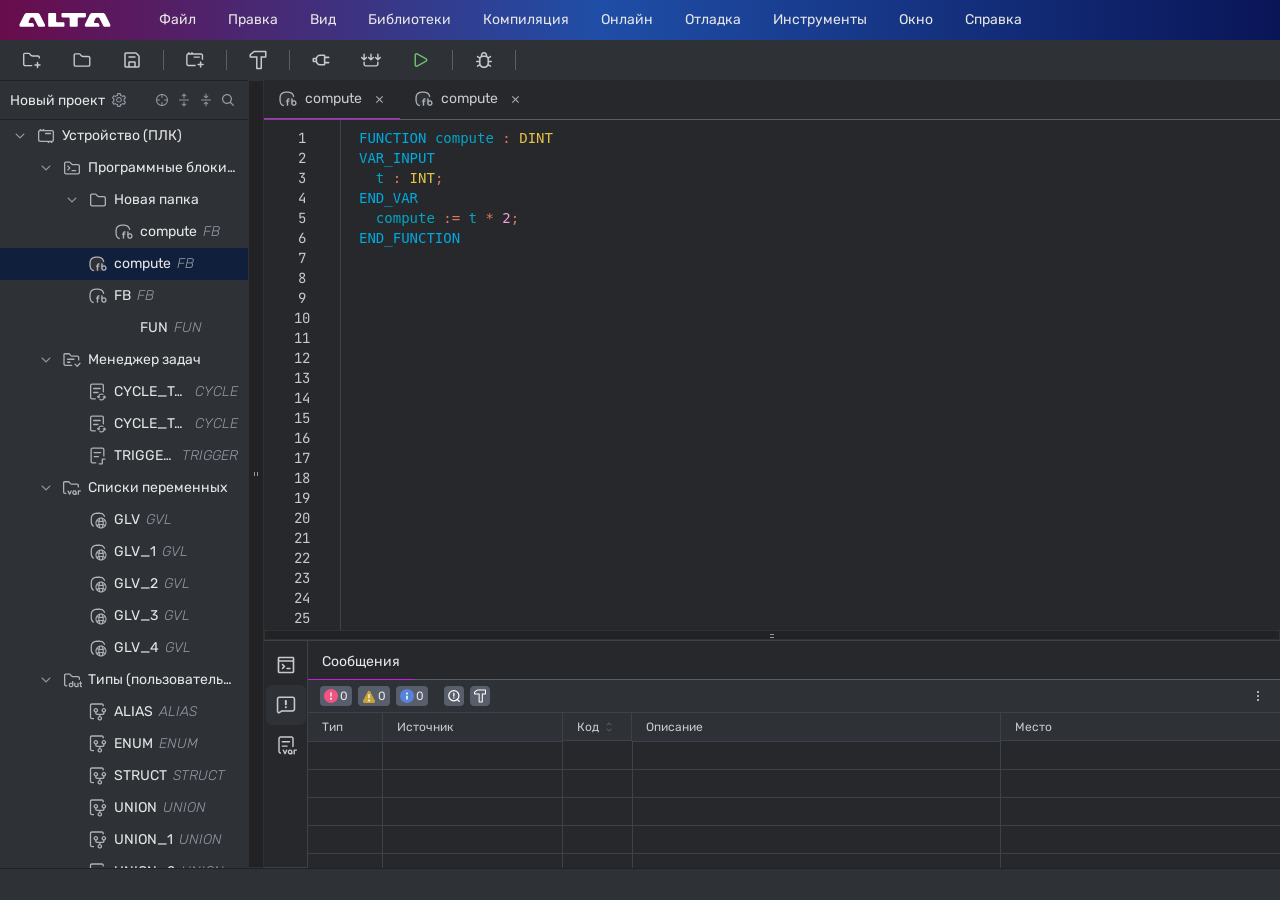
==== commit ee98988f: "Implement interactive AltaIDE research scenario" ====
--- a/index.html
+++ b/index.html
@@ -5,7 +5,7 @@
   <meta name="viewport" content="width=device-width, initial-scale=1">
   <title>AltaIDE — standalone prototype</title>
   <link rel="icon" href="data:,">
-  <link rel="stylesheet" href="prototype.css?v=3">
+  <link rel="stylesheet" href="prototype.css?v=4">
 </head>
 <body>
   <main class="ide" aria-label="Прототип AltaIDE">
@@ -55,8 +55,8 @@
           <button class="tree-row" style="--level:0" type="button" role="treeitem" aria-expanded="true"><img class="chevron" src="assets/icons/tree-chevron-expanded.svg" alt=""><img class="tree-icon" src="assets/icons/tree-plc.svg" alt=""><span>Устройство (ПЛК)</span></button>
           <button class="tree-row" style="--level:1" type="button" role="treeitem" aria-expanded="true"><img class="chevron" src="assets/icons/tree-chevron-expanded.svg" alt=""><img class="tree-icon" src="assets/icons/tree-pou-folder.svg" alt=""><span>Программные блоки (POU)</span></button>
           <button class="tree-row" style="--level:2" type="button" role="treeitem" aria-expanded="true"><img class="chevron" src="assets/icons/tree-chevron-expanded.svg" alt=""><img class="tree-icon" src="assets/icons/tree-folder.svg" alt=""><span>Новая папка</span></button>
-          <button class="tree-row" style="--level:4" type="button" role="treeitem"><span class="chevron-spacer"></span><img class="tree-icon" src="assets/icons/tree-function-block.svg" alt=""><span>compute</span><em>FB</em></button>
-          <button class="tree-row is-selected" style="--level:3" type="button" role="treeitem" aria-selected="true"><span class="chevron-spacer"></span><img class="tree-icon" src="assets/icons/tree-function-block.svg" alt=""><span>compute</span><em>FB</em></button>
+          <button class="tree-row" style="--level:4" type="button" role="treeitem" data-tree-node="compute-definition" data-diagnostic-target="compute"><span class="chevron-spacer"></span><img class="tree-icon" src="assets/icons/tree-function-block.svg" alt=""><span>compute</span><em>FB</em></button>
+          <button class="tree-row is-selected" style="--level:3" type="button" role="treeitem" aria-selected="true" data-tree-node="compute-main" data-diagnostic-target="compute"><span class="chevron-spacer"></span><img class="tree-icon" src="assets/icons/tree-function-block.svg" alt=""><span>compute</span><em>FB</em></button>
           <button class="tree-row" style="--level:3" type="button" role="treeitem"><span class="chevron-spacer"></span><img class="tree-icon" src="assets/icons/tree-function-block.svg" alt=""><span>FB</span><em>FB</em></button>
           <button class="tree-row text-only" style="--level:4" type="button" role="treeitem"><span class="chevron-spacer"></span><span class="tree-icon"></span><span>FUN</span><em>FUN</em></button>
           <button class="tree-row" style="--level:1" type="button" role="treeitem" aria-expanded="true"><img class="chevron" src="assets/icons/tree-chevron-expanded.svg" alt=""><img class="tree-icon" src="assets/icons/tree-task-manager-folder.svg" alt=""><span>Менеджер задач</span></button>
@@ -83,14 +83,14 @@
 
       <section class="content-area" aria-label="Рабочая область">
         <div class="editor-tabs" role="tablist" aria-label="Открытые программы">
-          <button class="editor-tab is-active" type="button" role="tab" aria-selected="true" data-editor-tab="compute-a"><img src="assets/icons/tree-function-block.svg" alt=""><span>compute</span><span class="tab-close" aria-hidden="true"></span></button>
-          <button class="editor-tab" type="button" role="tab" aria-selected="false" data-editor-tab="compute-b"><img src="assets/icons/tree-function-block.svg" alt=""><span>compute</span><span class="tab-close" aria-hidden="true"></span></button>
+          <button class="editor-tab is-active" type="button" role="tab" aria-selected="true" data-editor-tab="compute-a" data-diagnostic-target="compute"><img src="assets/icons/tree-function-block.svg" alt=""><span>compute</span><span class="tab-close" aria-hidden="true"></span></button>
+          <button class="editor-tab" type="button" role="tab" aria-selected="false" data-editor-tab="compute-b" data-diagnostic-target="compute"><img src="assets/icons/tree-function-block.svg" alt=""><span>compute</span><span class="tab-close" aria-hidden="true"></span></button>
         </div>
 
         <div class="content-split" id="content-split">
           <section class="code-canvas" aria-label="Редактор кода">
             <div class="code-lines" aria-hidden="true"></div>
-            <pre class="source-code"><code><span class="kw">FUNCTION</span> <span class="name">compute</span> <span class="op">:</span> <span class="type">DINT</span>
+            <pre class="source-code"><code><span class="kw" data-diagnostic-target="compute">FUNCTION</span> <span class="name" data-diagnostic-target="compute">compute</span> <span class="op">:</span> <span class="type">DINT</span>
 <span class="kw">VAR_INPUT</span>
   <span class="name">t</span> <span class="op">:</span> <span class="type">INT</span><span class="op">;</span>
 <span class="kw">END_VAR</span>
@@ -107,12 +107,12 @@
               <button type="button" data-panel="variables" aria-label="Переменные"><img src="assets/icons/panel-variables.svg" alt=""></button>
             </nav>
             <div class="bottom-content">
-              <div class="bottom-tabs" role="tablist" aria-label="Вкладки нижней панели"><button class="is-active" type="button" role="tab" aria-selected="true" id="bottom-tab-label">Сообщения</button><button type="button" role="tab" aria-selected="false">Проблемы</button></div>
+              <div class="bottom-tabs" role="tablist" aria-label="Вкладки нижней панели"><button class="is-active" type="button" role="tab" aria-selected="true" id="bottom-tab-label">Сообщения</button><button type="button" role="tab" aria-selected="false" hidden>Проблемы</button></div>
               <div class="context-toolbar" role="toolbar" aria-label="Фильтры сообщений">
                 <div class="status-counters">
-                  <button type="button" aria-label="Ошибки: 0"><img src="assets/icons/status-error.svg" alt=""><span>0</span></button>
-                  <button type="button" aria-label="Предупреждения: 0"><img src="assets/icons/status-warning.svg" alt=""><span>0</span></button>
-                  <button type="button" aria-label="Информация: 0"><img src="assets/icons/status-info.svg" alt=""><span>0</span></button>
+                  <button type="button" aria-label="Ошибки: 0" data-counter="error"><img src="assets/icons/status-error.svg" alt=""><span>0</span></button>
+                  <button type="button" aria-label="Предупреждения: 0" data-counter="warning"><img src="assets/icons/status-warning.svg" alt=""><span>0</span></button>
+                  <button type="button" aria-label="Информация: 0" data-counter="info"><img src="assets/icons/status-info.svg" alt=""><span>0</span></button>
                 </div>
                 <div class="context-actions"><button type="button" aria-label="Найти"><img src="assets/icons/context-search.svg" alt=""></button><button type="button" aria-label="Фильтр"><img src="assets/icons/context-filter.svg" alt=""></button></div>
                 <button class="context-more" type="button" aria-label="Дополнительные действия"><img src="assets/icons/context-more.svg" alt=""></button>
@@ -124,14 +124,21 @@
                   <tbody id="message-rows"></tbody>
                 </table>
               </div>
+              <pre class="console-output" id="console-output" tabindex="0" aria-label="Консоль компиляции" hidden></pre>
             </div>
           </section>
         </div>
       </section>
     </div>
 
-    <footer class="statusbar" aria-label="Строка состояния"></footer>
+    <footer class="statusbar" aria-label="Строка состояния">
+      <div class="statusbar-build" id="statusbar-build" hidden>
+        <span id="statusbar-label"></span>
+        <span class="statusbar-progress" aria-hidden="true"><span id="statusbar-progress-value"></span></span>
+        <span class="statusbar-close" aria-hidden="true"></span>
+      </div>
+    </footer>
   </main>
-  <script src="prototype.js?v=3"></script>
+  <script src="prototype.js?v=4"></script>
 </body>
 </html>
--- a/prototype.css
+++ b/prototype.css
@@ -40,7 +40,8 @@
 .icon-button { width: 40px; height: 40px; flex: 0 0 40px; display: grid; place-items: center; padding: 0; border: 0; border-radius: 4px; background: transparent; cursor: pointer; }
 .icon-button > img { display: block; width: 20px; height: 20px; object-fit: contain; }
 .icon-button:hover { background: #3d414b; }
-.icon-button[data-state="pressed"], .icon-button[data-state="pressed"]:hover { background: var(--gray-14); }
+.icon-button[data-state="pressed"], .icon-button[data-state="pressed"]:hover { background: var(--gray-14); outline: 2px solid var(--focus); outline-offset: -2px; }
+.icon-button[data-state="active"] > img { filter: brightness(0) saturate(100%) invert(54%) sepia(37%) saturate(1672%) hue-rotate(185deg) brightness(92%) contrast(91%); }
 .toolbar-divider { width: 1px; height: 20px; margin: 0 1px; background: var(--gray-11); }
 .run-button img { transform: rotate(90deg); }
 
@@ -58,6 +59,9 @@
 .tree-row { --indent-step: 26px; width: 100%; height: 32px; display: flex; align-items: center; gap: 6px; padding: 6px 10px 6px calc(10px + var(--level) * var(--indent-step)); border: 0; background: transparent; text-align: left; white-space: nowrap; cursor: pointer; overflow: hidden; }
 .tree-row:hover { background: #383b42; }
 .tree-row.is-selected { background: var(--active-blue); }
+.tree-row.has-diagnostic { position: relative; }
+.tree-row.has-diagnostic-badge::after { content: ""; position: absolute; left: calc(24px + var(--level) * var(--indent-step)); top: 5px; width: 6px; height: 6px; border-radius: 50%; background: #ef5475; }
+.tree-row.has-diagnostic > span:not(.tree-icon):not(.chevron-spacer) { text-decoration: underline wavy #ef5475; text-underline-offset: 3px; }
 .tree-row > span:not(.tree-icon):not(.chevron-spacer) { min-width: 0; overflow: hidden; text-overflow: ellipsis; line-height: 20px; }
 .tree-row em { flex: 0 0 auto; color: var(--gray-9); font-weight: 300; font-style: italic; line-height: 20px; }
 .tree-icon, .chevron { width: 20px; height: 20px; flex: 0 0 20px; display: block; object-fit: contain; }
@@ -83,6 +87,9 @@
 .editor-tab { height: 40px; display: flex; align-items: center; gap: 7px; padding: 10px 14px; border: 0; border-bottom: 2px solid transparent; background: var(--gray-14); color: var(--gray-7); line-height: 20px; cursor: pointer; }
 .editor-tab:hover { background: #303238; }
 .editor-tab.is-active { border-bottom-color: var(--accent); }
+.editor-tab.has-diagnostic { position: relative; }
+.editor-tab.has-diagnostic-badge::after { content: ""; position: absolute; left: 27px; top: 7px; width: 6px; height: 6px; border-radius: 50%; background: #ef5475; }
+.editor-tab.has-diagnostic > span:not(.tab-close) { text-decoration: underline wavy #ef5475; text-underline-offset: 3px; }
 .editor-tab img { width: 20px; height: 20px; display: block; object-fit: contain; }
 .tab-close { width: 12px; height: 12px; margin-left: 5px; position: relative; flex: 0 0 12px; }
 .tab-close::before, .tab-close::after { content: ""; position: absolute; left: 5px; top: 2px; width: 1px; height: 9px; background: #aeb2ba; }
@@ -94,16 +101,29 @@
 .code-lines { grid-column: 1; min-height: 800px; padding-top: 8px; border-right: 1px solid var(--gray-12); color: var(--gray-7); text-align: center; counter-reset: line; }
 .code-lines span { display: block; height: 20px; line-height: 20px; }
 .source-code { grid-column: 2; margin: 0; min-width: 700px; padding: 8px 18px; color: var(--gray-7); font: inherit; line-height: 20px; white-space: pre; tab-size: 2; }
-.kw { color: #00a9de; } .name { color: #03a6c4; } .type { color: #e4c347; } .op { color: #df775e; } .num { color: #e09da3; }
+.kw { color: #00a9de; } .name { color: #03a6c4; } .type { color: #e4c347; } .op { color: #df775e; } .num { color: #f3a1dd; }
+.variable { color: #7f73e9; }
+.result { color: #988df7; }
+.math { color: #ebc5de; }
+.source-code .has-diagnostic { text-decoration: underline wavy #ef5475; text-underline-offset: 3px; }
+.source-code .source-line { display: block; height: 20px; margin: 0 -18px; padding: 0 18px; line-height: 20px; outline: 0; }
+.source-code .source-line.is-active-line { background: #2e3136; }
+.editable-identifier { appearance: none; min-width: 1ch; height: 20px; margin: 0; padding: 0; border: 0; outline: 0; background: transparent; color: #03a6c4; caret-color: var(--gray-1); font: inherit; line-height: 20px; vertical-align: top; }
+.editable-identifier:focus { background: transparent; }
+.editable-result-declaration { appearance: none; min-width: 1ch; height: 20px; margin: 0; padding: 0; border: 0; outline: 0; background: transparent; color: #988df7; caret-color: var(--gray-1); font: inherit; line-height: 20px; vertical-align: top; }
+.editable-result-declaration:focus { background: transparent; }
 
 .bottom-panel { min-width: 0; min-height: 0; display: grid; grid-template-columns: 44px minmax(0,1fr); overflow: hidden; background: var(--gray-14); }
 .vertical-tabs { min-height: 0; padding: 4px 2px; display: flex; flex-direction: column; align-items: center; gap: 0; border-top: 1px solid var(--gray-12); border-right: 1px solid var(--gray-12); border-bottom: 1px solid var(--gray-12); background: var(--gray-14); }
 .vertical-tabs button { width: 40px; height: 40px; flex: 0 0 40px; display: grid; place-items: center; padding: 0; border: 0; border-radius: 6px; background: transparent; cursor: pointer; }
+.vertical-tabs button, .context-actions button { position: relative; }
+.vertical-tabs button.has-notification::after, .context-actions button.has-notification::after { content: ""; position: absolute; right: 5px; top: 4px; width: 6px; height: 6px; border-radius: 50%; background: #ef5475; }
 .vertical-tabs button:hover, .vertical-tabs button.is-active { background: var(--gray-13); }
 .vertical-tabs img { width: 22px; height: 22px; display: block; object-fit: contain; }
 .bottom-content { min-width: 0; min-height: 0; display: grid; grid-template-rows: 40px 33px minmax(0,1fr); overflow: hidden; }
 .bottom-tabs { min-width: 0; display: flex; border-top: 1px solid var(--gray-12); border-bottom: 1px solid var(--gray-11); background: var(--gray-14); }
 .bottom-tabs button { height: 40px; padding: 10px 14px 8px; border: 0; border-bottom: 2px solid transparent; background: transparent; cursor: pointer; }
+.bottom-tabs button[hidden] { display: none; }
 .bottom-tabs button.is-active { border-bottom-color: var(--accent); }
 .context-toolbar { min-width: 0; height: 33px; display: flex; align-items: center; gap: 16px; padding: 0 12px; border-bottom: 1px solid var(--gray-12); background: var(--gray-13); }
 .status-counters, .context-actions { display: flex; align-items: center; gap: 6px; }
@@ -115,15 +135,44 @@
 .context-toolbar button:hover { filter: brightness(1.18); }
 .context-more { margin-left: auto; }
 .table-scroll { min-width: 0; min-height: 0; overflow: auto; background: var(--gray-14); scrollbar-width: thin; scrollbar-color: var(--gray-11) transparent; }
+.table-scroll[hidden], .console-output[hidden], .statusbar-build[hidden] { display: none; }
+.console-output { width: 700px; max-width: 100%; min-width: 0; min-height: 0; margin: 0; padding: 8px 12px; overflow: auto; border: 0; background: var(--gray-14); color: var(--gray-7); font: 14px/20px "JetBrains Mono", "SFMono-Regular", Consolas, monospace; white-space: pre-wrap; scrollbar-width: none; }
+.console-output::-webkit-scrollbar { width: 0; height: 0; }
 .messages-table { width: 100%; min-width: 1057px; border-collapse: collapse; table-layout: fixed; color: var(--gray-7); font-size: 12px; line-height: 16px; }
 .messages-table .col-type { width: 74px; }.messages-table .col-source { width: 180px; }.messages-table .col-code { width: 70px; }.messages-table .col-description { width: 368px; }.messages-table .col-place { width: auto; }
 .messages-table th, .messages-table td { height: 28px; padding: 4px 14px; border-right: 1px solid var(--gray-12); border-bottom: 1px solid var(--gray-12); text-align: left; font-weight: 400; overflow: hidden; text-overflow: ellipsis; white-space: nowrap; }
 .messages-table th { background: var(--gray-13); }
 .messages-table td { background: var(--gray-14); }
 .messages-table tbody tr:hover td { background: #2b2e33; }
+.messages-table .diagnostic-row td { color: var(--gray-7); }
+.messages-table .diagnostic-row td:nth-child(3) { padding-inline: 10px; }
+.diagnostic-type { display: flex; align-items: center; gap: 6px; padding: 4px 14px !important; }
+.diagnostic-child .diagnostic-type { padding-left: 40px !important; }
+.diagnostic-icon-slot { width: 20px; height: 20px; flex: 0 0 20px; display: grid; place-items: center; }
+.diagnostic-icon-slot img { width: 14px; height: 14px; display: block; object-fit: contain; }
+.diagnostic-disclosure { width: 20px; height: 20px; flex: 0 0 20px; position: relative; padding: 0; border: 0; background: transparent; cursor: pointer; }
+.diagnostic-disclosure-spacer { width: 20px; height: 20px; flex: 0 0 20px; }
+.diagnostic-disclosure::before { content: ""; position: absolute; left: 5px; top: 6px; width: 6px; height: 6px; border-right: 1px solid var(--gray-7); border-bottom: 1px solid var(--gray-7); transform: rotate(-45deg); }
+.diagnostic-disclosure[aria-expanded="true"]::before { top: 4px; transform: rotate(45deg); }
+.diagnostic-disclosure:focus-visible { outline: 1px solid var(--focus); outline-offset: -2px; }
+.diagnostic-location { color: #69a0ff; }
+.diagnostic-location-button { display: inline; padding: 0; border: 0; background: transparent; color: #69a0ff; font: inherit; line-height: inherit; text-align: left; cursor: pointer; }
+.diagnostic-location-button:focus-visible { outline: 1px solid var(--focus); outline-offset: 2px; }
+html:is([data-scenario-step="diagnostic-expanded"], [data-scenario-step="fix-error"], [data-scenario-step="analyzer-message"], [data-scenario-step="analyzer-location"], [data-scenario-step="result-declaration-editing"], [data-scenario-step="result-declaration-fixed"], [data-scenario-step="final-compile-pressed"]) .messages-table .col-code { width: 74px; }
+html:is([data-scenario-step="diagnostic-expanded"], [data-scenario-step="fix-error"], [data-scenario-step="analyzer-message"], [data-scenario-step="analyzer-location"], [data-scenario-step="result-declaration-editing"], [data-scenario-step="result-declaration-fixed"], [data-scenario-step="final-compile-pressed"]) .messages-table .col-description { width: 364px; }
+html:is([data-scenario-step="diagnostic-expanded"], [data-scenario-step="fix-error"], [data-scenario-step="analyzer-message"], [data-scenario-step="analyzer-location"], [data-scenario-step="result-declaration-editing"], [data-scenario-step="result-declaration-fixed"], [data-scenario-step="final-compile-pressed"]) .table-scroll { scrollbar-width: none; }
+html:is([data-scenario-step="diagnostic-expanded"], [data-scenario-step="fix-error"], [data-scenario-step="analyzer-message"], [data-scenario-step="analyzer-location"], [data-scenario-step="result-declaration-editing"], [data-scenario-step="result-declaration-fixed"], [data-scenario-step="final-compile-pressed"]) .table-scroll::-webkit-scrollbar { width: 0; height: 0; }
+html:is([data-scenario-step="analyzer-message"], [data-scenario-step="analyzer-location"], [data-scenario-step="result-declaration-editing"], [data-scenario-step="result-declaration-fixed"], [data-scenario-step="final-compile-pressed"]) [data-counter="info"] { background: transparent; }
 .messages-table .sortable { display: flex; align-items: center; justify-content: space-between; }
 .messages-table .sortable img { width: 16px; height: 16px; display: block; object-fit: contain; }
-.statusbar { min-width: 0; border-top: 1px solid #222225; background: var(--gray-13); }
+.statusbar { min-width: 0; display: flex; align-items: center; justify-content: flex-end; padding: 0 12px; border-top: 1px solid #222225; background: var(--gray-13); color: var(--gray-7); font-size: 12px; }
+.statusbar-build { display: flex; align-items: center; gap: 12px; }
+.statusbar-progress { width: 196px; height: 4px; overflow: hidden; border-radius: 2px; background: var(--gray-12); }
+.statusbar-progress > span { display: block; width: 0; height: 100%; background: var(--focus); transition: width 120ms linear; }
+.statusbar-close { width: 16px; height: 16px; position: relative; flex: 0 0 16px; border-radius: 50%; background: #222225; }
+.statusbar-close::before, .statusbar-close::after { content: ""; position: absolute; left: 7px; top: 3px; width: 1px; height: 10px; background: var(--gray-9); }
+.statusbar-close::before { transform: rotate(45deg); }
+.statusbar-close::after { transform: rotate(-45deg); }
 
 @media (max-width: 1100px) {
   .menubar { gap: 10px; overflow-x: auto; scrollbar-width: none; }
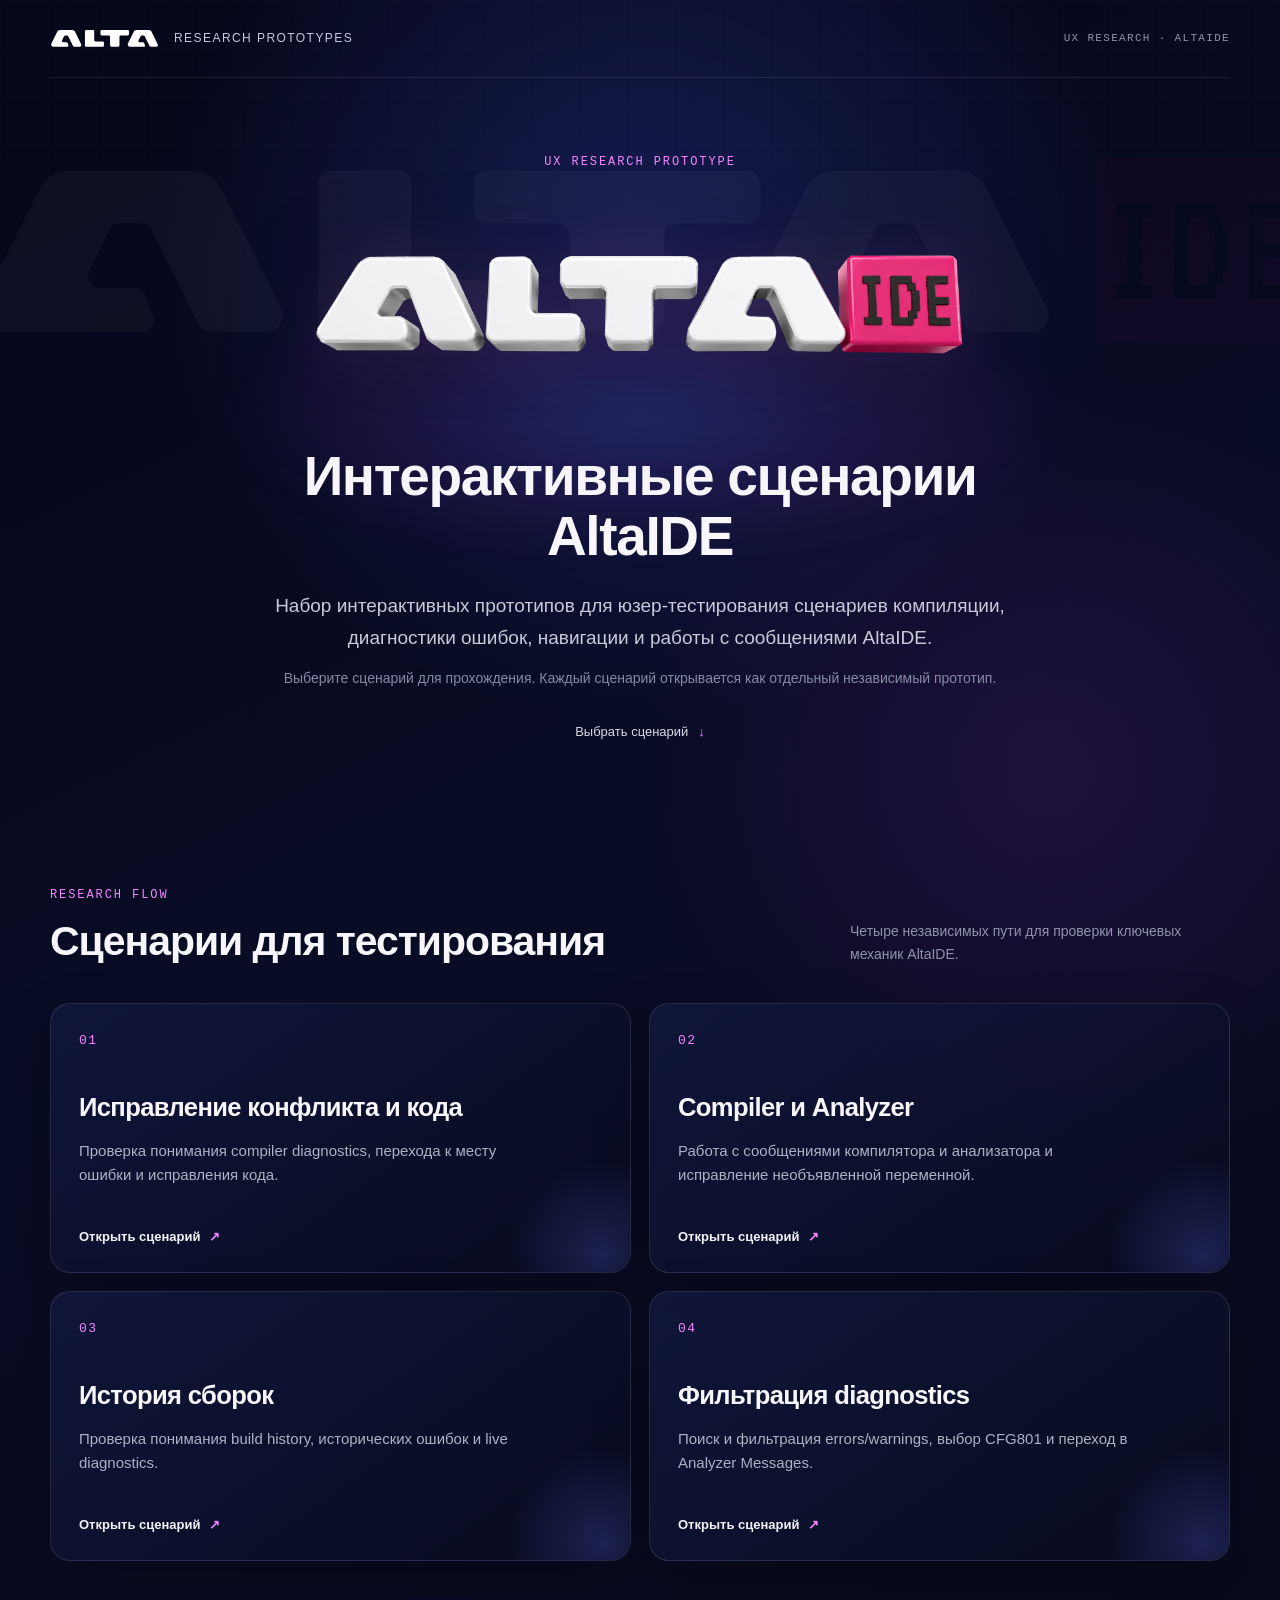
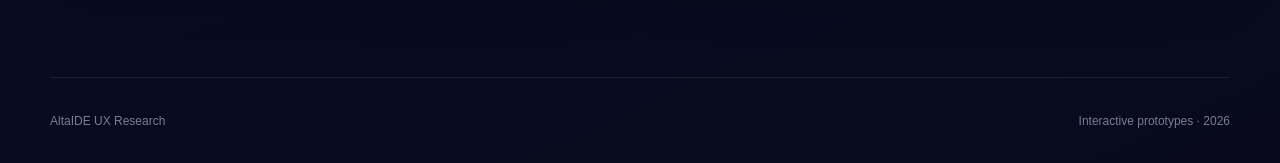
==== commit 95948ff1: "Add prototype research home page" ====
--- a/index.html
+++ b/index.html
@@ -3,142 +3,70 @@
 <head>
   <meta charset="utf-8">
   <meta name="viewport" content="width=device-width, initial-scale=1">
-  <title>AltaIDE — standalone prototype</title>
+  <meta name="description" content="Интерактивные UX research прототипы сценариев AltaIDE.">
+  <title>AltaIDE — UX Research Prototypes</title>
   <link rel="icon" href="data:,">
-  <link rel="stylesheet" href="prototype.css?v=4">
+  <link rel="stylesheet" href="home.css?v=1">
 </head>
 <body>
-  <main class="ide" aria-label="Прототип AltaIDE">
-    <header class="topbar" aria-label="Верхняя панель">
-      <nav class="menubar" aria-label="Главное меню">
-        <img class="alta-logo" src="assets/icons/brand-alta-logo.svg" alt="Alta">
-        <div class="menu-links">
-          <button type="button">Файл</button><button type="button">Правка</button>
-          <button type="button">Вид</button><button type="button">Библиотеки</button>
-          <button type="button">Компиляция</button><button type="button">Онлайн</button>
-          <button type="button">Отладка</button><button type="button">Инструменты</button>
-          <button type="button">Окно</button><button type="button">Справка</button>
-        </div>
-      </nav>
-      <div class="toolbar" role="toolbar" aria-label="Инструменты проекта">
-        <div class="toolbar-group">
-          <button class="icon-button create-project" type="button" aria-label="Создать проект"><img src="assets/icons/toolbar-create-project.svg" alt=""></button>
-          <button class="icon-button" type="button" aria-label="Открыть проект"><img src="assets/icons/toolbar-open-project.svg" alt=""></button>
-          <button class="icon-button" type="button" aria-label="Сохранить проект"><img src="assets/icons/toolbar-save-project.svg" alt=""></button>
-          <span class="toolbar-divider" aria-hidden="true"></span>
-          <button class="icon-button" type="button" aria-label="Добавить устройство"><img src="assets/icons/toolbar-add-device.svg" alt=""></button>
-          <span class="toolbar-divider" aria-hidden="true"></span>
-          <button class="icon-button" type="button" aria-label="Компилировать" aria-pressed="false" data-action="compile" data-state="default"><img src="assets/icons/toolbar-compile.svg" alt=""></button>
-          <span class="toolbar-divider" aria-hidden="true"></span>
-          <button class="icon-button" type="button" aria-label="Подключиться"><img src="assets/icons/toolbar-connect.svg" alt=""></button>
-          <button class="icon-button" type="button" aria-label="Загрузить в устройство"><img src="assets/icons/toolbar-load-to-device.svg" alt=""></button>
-          <button class="icon-button run-button" type="button" aria-label="Запустить"><img src="assets/icons/toolbar-run.svg" alt=""></button>
-          <span class="toolbar-divider" aria-hidden="true"></span>
-          <button class="icon-button" type="button" aria-label="Отладка"><img src="assets/icons/toolbar-debug.svg" alt=""></button>
-          <span class="toolbar-divider" aria-hidden="true"></span>
-        </div>
-      </div>
+  <div class="site-shell">
+    <div class="background-mark" aria-hidden="true"></div>
+    <header class="site-header">
+      <a class="brand" href="./" aria-label="AltaIDE — главная">
+        <img src="assets/home/alta-logo.svg" alt="ALTA">
+        <span>Research prototypes</span>
+      </a>
+      <span class="study-label">UX Research · AltaIDE</span>
     </header>
 
-    <div class="workspace">
-      <aside class="sidebar" aria-label="Структура проекта">
-        <div class="project-head">
-          <div class="project-title"><span>Новый проект</span><button type="button" aria-label="Настройки проекта"><img src="assets/icons/sidebar-settings.svg" alt=""></button></div>
-          <div class="project-actions">
-            <button type="button" aria-label="Информация"><img src="assets/icons/sidebar-info.svg" alt=""></button>
-            <button type="button" aria-label="Развернуть всё"><img src="assets/icons/sidebar-expand-all.svg" alt=""></button>
-            <button type="button" aria-label="Свернуть всё"><img src="assets/icons/sidebar-collapse-all.svg" alt=""></button>
-            <button type="button" aria-label="Поиск"><img src="assets/icons/sidebar-search.svg" alt=""></button>
+    <main>
+      <section class="hero" aria-labelledby="hero-title">
+        <div class="hero-glow" aria-hidden="true"></div>
+        <p class="eyebrow">UX Research Prototype</p>
+        <img class="hero-logo" src="assets/home/alta-ide-logo.png" alt="AltaIDE">
+        <div class="hero-copy">
+          <h1 id="hero-title">Интерактивные сценарии AltaIDE</h1>
+          <p class="hero-description">Набор интерактивных прототипов для юзер-тестирования сценариев компиляции, диагностики ошибок, навигации и работы с сообщениями AltaIDE.</p>
+          <p class="hero-note">Выберите сценарий для прохождения. Каждый сценарий открывается как отдельный независимый прототип.</p>
+        </div>
+        <a class="scroll-link" href="#scenarios">Выбрать сценарий <span aria-hidden="true">↓</span></a>
+      </section>
+
+      <section class="scenarios" id="scenarios" aria-labelledby="scenarios-title">
+        <div class="section-heading">
+          <div>
+            <p class="eyebrow">Research flow</p>
+            <h2 id="scenarios-title">Сценарии для тестирования</h2>
           </div>
-        </div>
-        <div class="tree" role="tree" aria-label="Дерево проекта">
-          <button class="tree-row" style="--level:0" type="button" role="treeitem" aria-expanded="true"><img class="chevron" src="assets/icons/tree-chevron-expanded.svg" alt=""><img class="tree-icon" src="assets/icons/tree-plc.svg" alt=""><span>Устройство (ПЛК)</span></button>
-          <button class="tree-row" style="--level:1" type="button" role="treeitem" aria-expanded="true"><img class="chevron" src="assets/icons/tree-chevron-expanded.svg" alt=""><img class="tree-icon" src="assets/icons/tree-pou-folder.svg" alt=""><span>Программные блоки (POU)</span></button>
-          <button class="tree-row" style="--level:2" type="button" role="treeitem" aria-expanded="true"><img class="chevron" src="assets/icons/tree-chevron-expanded.svg" alt=""><img class="tree-icon" src="assets/icons/tree-folder.svg" alt=""><span>Новая папка</span></button>
-          <button class="tree-row" style="--level:4" type="button" role="treeitem" data-tree-node="compute-definition" data-diagnostic-target="compute"><span class="chevron-spacer"></span><img class="tree-icon" src="assets/icons/tree-function-block.svg" alt=""><span>compute</span><em>FB</em></button>
-          <button class="tree-row is-selected" style="--level:3" type="button" role="treeitem" aria-selected="true" data-tree-node="compute-main" data-diagnostic-target="compute"><span class="chevron-spacer"></span><img class="tree-icon" src="assets/icons/tree-function-block.svg" alt=""><span>compute</span><em>FB</em></button>
-          <button class="tree-row" style="--level:3" type="button" role="treeitem"><span class="chevron-spacer"></span><img class="tree-icon" src="assets/icons/tree-function-block.svg" alt=""><span>FB</span><em>FB</em></button>
-          <button class="tree-row text-only" style="--level:4" type="button" role="treeitem"><span class="chevron-spacer"></span><span class="tree-icon"></span><span>FUN</span><em>FUN</em></button>
-          <button class="tree-row" style="--level:1" type="button" role="treeitem" aria-expanded="true"><img class="chevron" src="assets/icons/tree-chevron-expanded.svg" alt=""><img class="tree-icon" src="assets/icons/tree-task-manager-folder.svg" alt=""><span>Менеджер задач</span></button>
-          <button class="tree-row" style="--level:3" type="button" role="treeitem"><span class="chevron-spacer"></span><img class="tree-icon" src="assets/icons/tree-cycle-task.svg" alt=""><span>CYCLE_TASK</span><em>CYCLE</em></button>
-          <button class="tree-row" style="--level:3" type="button" role="treeitem"><span class="chevron-spacer"></span><img class="tree-icon" src="assets/icons/tree-cycle-task.svg" alt=""><span>CYCLE_TASK_1</span><em>CYCLE</em></button>
-          <button class="tree-row" style="--level:3" type="button" role="treeitem"><span class="chevron-spacer"></span><img class="tree-icon" src="assets/icons/tree-event-task.svg" alt=""><span>TRIGGER_TASK</span><em>TRIGGER</em></button>
-          <button class="tree-row" style="--level:1" type="button" role="treeitem" aria-expanded="true"><img class="chevron" src="assets/icons/tree-chevron-expanded.svg" alt=""><img class="tree-icon" src="assets/icons/tree-variable-list-folder.svg" alt=""><span>Списки переменных</span></button>
-          <button class="tree-row" style="--level:3" type="button" role="treeitem"><span class="chevron-spacer"></span><img class="tree-icon" src="assets/icons/tree-global-variable.svg" alt=""><span>GLV</span><em>GVL</em></button>
-          <button class="tree-row" style="--level:3" type="button" role="treeitem"><span class="chevron-spacer"></span><img class="tree-icon" src="assets/icons/tree-global-variable.svg" alt=""><span>GLV_1</span><em>GVL</em></button>
-          <button class="tree-row" style="--level:3" type="button" role="treeitem"><span class="chevron-spacer"></span><img class="tree-icon" src="assets/icons/tree-global-variable.svg" alt=""><span>GLV_2</span><em>GVL</em></button>
-          <button class="tree-row" style="--level:3" type="button" role="treeitem"><span class="chevron-spacer"></span><img class="tree-icon" src="assets/icons/tree-global-variable.svg" alt=""><span>GLV_3</span><em>GVL</em></button>
-          <button class="tree-row" style="--level:3" type="button" role="treeitem"><span class="chevron-spacer"></span><img class="tree-icon" src="assets/icons/tree-global-variable.svg" alt=""><span>GLV_4</span><em>GVL</em></button>
-          <button class="tree-row" style="--level:1" type="button" role="treeitem" aria-expanded="true"><img class="chevron" src="assets/icons/tree-chevron-expanded.svg" alt=""><img class="tree-icon" src="assets/icons/tree-user-types-folder.svg" alt=""><span>Типы (пользовательские переменные)</span></button>
-          <button class="tree-row" style="--level:3" type="button" role="treeitem"><span class="chevron-spacer"></span><img class="tree-icon" src="assets/icons/tree-user-type.svg" alt=""><span>ALIAS</span><em>ALIAS</em></button>
-          <button class="tree-row" style="--level:3" type="button" role="treeitem"><span class="chevron-spacer"></span><img class="tree-icon" src="assets/icons/tree-user-type.svg" alt=""><span>ENUM</span><em>ENUM</em></button>
-          <button class="tree-row" style="--level:3" type="button" role="treeitem"><span class="chevron-spacer"></span><img class="tree-icon" src="assets/icons/tree-user-type.svg" alt=""><span>STRUCT</span><em>STRUCT</em></button>
-          <button class="tree-row" style="--level:3" type="button" role="treeitem"><span class="chevron-spacer"></span><img class="tree-icon" src="assets/icons/tree-user-type.svg" alt=""><span>UNION</span><em>UNION</em></button>
-          <button class="tree-row" style="--level:3" type="button" role="treeitem"><span class="chevron-spacer"></span><img class="tree-icon" src="assets/icons/tree-user-type.svg" alt=""><span>UNION_1</span><em>UNION</em></button>
-          <button class="tree-row" style="--level:3" type="button" role="treeitem"><span class="chevron-spacer"></span><img class="tree-icon" src="assets/icons/tree-user-type.svg" alt=""><span>UNION_2</span><em>UNION</em></button>
-        </div>
-      </aside>
-
-      <div class="resizer resizer-vertical" id="vertical-resizer" role="separator" aria-label="Изменить ширину панели проекта" aria-orientation="vertical" tabindex="0"><span></span></div>
-
-      <section class="content-area" aria-label="Рабочая область">
-        <div class="editor-tabs" role="tablist" aria-label="Открытые программы">
-          <button class="editor-tab is-active" type="button" role="tab" aria-selected="true" data-editor-tab="compute-a" data-diagnostic-target="compute"><img src="assets/icons/tree-function-block.svg" alt=""><span>compute</span><span class="tab-close" aria-hidden="true"></span></button>
-          <button class="editor-tab" type="button" role="tab" aria-selected="false" data-editor-tab="compute-b" data-diagnostic-target="compute"><img src="assets/icons/tree-function-block.svg" alt=""><span>compute</span><span class="tab-close" aria-hidden="true"></span></button>
+          <p>Четыре независимых пути для проверки ключевых механик AltaIDE.</p>
         </div>
 
-        <div class="content-split" id="content-split">
-          <section class="code-canvas" aria-label="Редактор кода">
-            <div class="code-lines" aria-hidden="true"></div>
-            <pre class="source-code"><code><span class="kw" data-diagnostic-target="compute">FUNCTION</span> <span class="name" data-diagnostic-target="compute">compute</span> <span class="op">:</span> <span class="type">DINT</span>
-<span class="kw">VAR_INPUT</span>
-  <span class="name">t</span> <span class="op">:</span> <span class="type">INT</span><span class="op">;</span>
-<span class="kw">END_VAR</span>
-  <span class="name">compute</span> <span class="op">:=</span> <span class="name">t</span> <span class="op">*</span> <span class="num">2</span><span class="op">;</span>
-<span class="kw">END_FUNCTION</span></code></pre>
-          </section>
-
-          <div class="resizer resizer-horizontal" id="horizontal-resizer" role="separator" aria-label="Изменить высоту нижней панели" aria-orientation="horizontal" tabindex="0"><span></span></div>
-
-          <section class="bottom-panel" aria-label="Нижняя панель">
-            <nav class="vertical-tabs" aria-label="Разделы нижней панели">
-              <button type="button" data-panel="terminal" aria-label="Терминал"><img src="assets/icons/panel-log.svg" alt=""></button>
-              <button class="is-active" type="button" data-panel="messages" aria-label="Сообщения"><img src="assets/icons/panel-messages.svg" alt=""></button>
-              <button type="button" data-panel="variables" aria-label="Переменные"><img src="assets/icons/panel-variables.svg" alt=""></button>
-            </nav>
-            <div class="bottom-content">
-              <div class="bottom-tabs" role="tablist" aria-label="Вкладки нижней панели"><button class="is-active" type="button" role="tab" aria-selected="true" id="bottom-tab-label">Сообщения</button><button type="button" role="tab" aria-selected="false" hidden>Проблемы</button></div>
-              <div class="context-toolbar" role="toolbar" aria-label="Фильтры сообщений">
-                <div class="status-counters">
-                  <button type="button" aria-label="Ошибки: 0" data-counter="error"><img src="assets/icons/status-error.svg" alt=""><span>0</span></button>
-                  <button type="button" aria-label="Предупреждения: 0" data-counter="warning"><img src="assets/icons/status-warning.svg" alt=""><span>0</span></button>
-                  <button type="button" aria-label="Информация: 0" data-counter="info"><img src="assets/icons/status-info.svg" alt=""><span>0</span></button>
-                </div>
-                <div class="context-actions"><button type="button" aria-label="Найти"><img src="assets/icons/context-search.svg" alt=""></button><button type="button" aria-label="Фильтр"><img src="assets/icons/context-filter.svg" alt=""></button></div>
-                <button class="context-more" type="button" aria-label="Дополнительные действия"><img src="assets/icons/context-more.svg" alt=""></button>
-              </div>
-              <div class="table-scroll" tabindex="0" aria-label="Таблица сообщений">
-                <table class="messages-table">
-                  <colgroup><col class="col-type"><col class="col-source"><col class="col-code"><col class="col-description"><col class="col-place"></colgroup>
-                  <thead><tr><th>Тип</th><th>Источник</th><th class="sortable">Код<img src="assets/icons/table-sort.svg" alt=""></th><th>Описание</th><th class="sortable">Место<img src="assets/icons/table-sort.svg" alt=""></th></tr></thead>
-                  <tbody id="message-rows"></tbody>
-                </table>
-              </div>
-              <pre class="console-output" id="console-output" tabindex="0" aria-label="Консоль компиляции" hidden></pre>
-            </div>
-          </section>
+        <div class="scenario-grid">
+          <a class="scenario-card" href="./scenarios/scenario-1/">
+            <span class="card-number">01</span>
+            <div class="card-copy"><h3>Исправление конфликта и кода</h3><p>Проверка понимания compiler diagnostics, перехода к месту ошибки и исправления кода.</p></div>
+            <span class="card-cta">Открыть сценарий <span aria-hidden="true">↗</span></span>
+          </a>
+          <a class="scenario-card" href="./scenarios/scenario-2/">
+            <span class="card-number">02</span>
+            <div class="card-copy"><h3>Compiler и Analyzer</h3><p>Работа с сообщениями компилятора и анализатора и исправление необъявленной переменной.</p></div>
+            <span class="card-cta">Открыть сценарий <span aria-hidden="true">↗</span></span>
+          </a>
+          <a class="scenario-card" href="./scenarios/scenario-3/">
+            <span class="card-number">03</span>
+            <div class="card-copy"><h3>История сборок</h3><p>Проверка понимания build history, исторических ошибок и live diagnostics.</p></div>
+            <span class="card-cta">Открыть сценарий <span aria-hidden="true">↗</span></span>
+          </a>
+          <a class="scenario-card" href="./scenarios/scenario-4/">
+            <span class="card-number">04</span>
+            <div class="card-copy"><h3>Фильтрация diagnostics</h3><p>Поиск и фильтрация errors/warnings, выбор CFG801 и переход в Analyzer Messages.</p></div>
+            <span class="card-cta">Открыть сценарий <span aria-hidden="true">↗</span></span>
+          </a>
         </div>
       </section>
-    </div>
+    </main>
 
-    <footer class="statusbar" aria-label="Строка состояния">
-      <div class="statusbar-build" id="statusbar-build" hidden>
-        <span id="statusbar-label"></span>
-        <span class="statusbar-progress" aria-hidden="true"><span id="statusbar-progress-value"></span></span>
-        <span class="statusbar-close" aria-hidden="true"></span>
-      </div>
-    </footer>
-  </main>
-  <script src="prototype.js?v=4"></script>
+    <footer class="site-footer"><span>AltaIDE UX Research</span><span>Interactive prototypes · 2026</span></footer>
+  </div>
 </body>
 </html>
--- a/home.css
+++ b/home.css
@@ -0,0 +1,292 @@
+:root {
+  color-scheme: dark;
+  font-family: Inter, Manrope, -apple-system, BlinkMacSystemFont, "Segoe UI", sans-serif;
+  background: #050719;
+  color: #f7f7fb;
+  scroll-behavior: smooth;
+}
+
+* { box-sizing: border-box; }
+html, body { margin: 0; min-width: 320px; min-height: 100%; }
+
+body {
+  background:
+    radial-gradient(circle at 50% 14%, rgba(73, 92, 255, .22), transparent 30rem),
+    radial-gradient(circle at 82% 44%, rgba(208, 57, 242, .11), transparent 26rem),
+    linear-gradient(155deg, #050719 0%, #080c25 48%, #080a1c 100%);
+}
+
+a { color: inherit; }
+
+.site-shell {
+  position: relative;
+  min-height: 100vh;
+  overflow: hidden;
+  isolation: isolate;
+}
+
+.site-shell::before {
+  content: "";
+  position: fixed;
+  inset: 0;
+  z-index: -3;
+  pointer-events: none;
+  background-image:
+    linear-gradient(rgba(255,255,255,.025) 1px, transparent 1px),
+    linear-gradient(90deg, rgba(255,255,255,.025) 1px, transparent 1px);
+  background-size: 48px 48px;
+  mask-image: linear-gradient(to bottom, rgba(0,0,0,.55), transparent 76%);
+}
+
+.background-mark {
+  position: absolute;
+  top: 175px;
+  left: 50%;
+  z-index: -2;
+  width: min(1100px, 94vw);
+  aspect-ratio: 1400 / 193;
+  transform: translateX(-50%) scale(1.22);
+  background: url("assets/home/alta-ide-mark.png") center / contain no-repeat;
+  opacity: .035;
+  pointer-events: none;
+}
+
+.site-header,
+.hero,
+.scenarios,
+.site-footer {
+  width: min(1180px, calc(100% - 48px));
+  margin-inline: auto;
+}
+
+.site-header {
+  min-height: 78px;
+  display: flex;
+  align-items: center;
+  justify-content: space-between;
+  gap: 24px;
+  border-bottom: 1px solid rgba(255,255,255,.09);
+}
+
+.brand {
+  display: inline-flex;
+  align-items: center;
+  gap: 16px;
+  color: #c7cade;
+  text-decoration: none;
+  font-size: 12px;
+  letter-spacing: .12em;
+  text-transform: uppercase;
+}
+
+.brand img { width: 108px; height: auto; display: block; }
+
+.study-label {
+  color: #8f94ae;
+  font: 500 11px/1.4 ui-monospace, "SFMono-Regular", Consolas, monospace;
+  letter-spacing: .12em;
+  text-transform: uppercase;
+}
+
+.hero {
+  position: relative;
+  min-height: 590px;
+  display: flex;
+  flex-direction: column;
+  align-items: center;
+  justify-content: center;
+  padding: 76px 0 64px;
+  text-align: center;
+}
+
+.hero-glow {
+  position: absolute;
+  top: 46%;
+  left: 50%;
+  z-index: -1;
+  width: min(850px, 88vw);
+  height: 290px;
+  transform: translate(-50%, -50%);
+  border-radius: 50%;
+  background: radial-gradient(ellipse, rgba(93, 108, 255, .2), rgba(235, 66, 255, .065) 45%, transparent 72%);
+  filter: blur(18px);
+}
+
+.eyebrow {
+  margin: 0 0 24px;
+  color: #f584ff;
+  font: 500 12px/1.4 ui-monospace, "SFMono-Regular", Consolas, monospace;
+  letter-spacing: .16em;
+  text-transform: uppercase;
+}
+
+.hero-logo {
+  display: block;
+  width: min(680px, 86vw);
+  height: auto;
+  margin: 0 auto 26px;
+  filter: drop-shadow(0 24px 52px rgba(0,0,0,.38)) drop-shadow(0 0 26px rgba(245,132,255,.12));
+}
+
+.hero-copy { max-width: 810px; }
+h1, h2, h3 { margin: 0; font-weight: 600; letter-spacing: -.025em; }
+h1 { font-size: clamp(32px, 4.3vw, 58px); line-height: 1.08; }
+
+.hero-description {
+  max-width: 760px;
+  margin: 24px auto 0;
+  color: #c8cbda;
+  font-size: clamp(16px, 1.55vw, 19px);
+  line-height: 1.65;
+}
+
+.hero-note {
+  margin: 14px auto 0;
+  color: #868ba5;
+  font-size: 14px;
+  line-height: 1.6;
+}
+
+.scroll-link {
+  display: inline-flex;
+  align-items: center;
+  gap: 10px;
+  margin-top: 35px;
+  color: #d7daea;
+  text-decoration: none;
+  font-size: 13px;
+}
+
+.scroll-link span { color: #f584ff; }
+.scenarios { padding: 84px 0 116px; }
+
+.section-heading {
+  display: flex;
+  justify-content: space-between;
+  align-items: end;
+  gap: 48px;
+  margin-bottom: 38px;
+}
+
+.section-heading .eyebrow { margin-bottom: 14px; }
+.section-heading h2 { font-size: clamp(27px, 3.2vw, 42px); }
+
+.section-heading > p {
+  max-width: 380px;
+  margin: 0;
+  color: #8f94aa;
+  font-size: 14px;
+  line-height: 1.6;
+}
+
+.scenario-grid {
+  display: grid;
+  grid-template-columns: repeat(2, minmax(0, 1fr));
+  gap: 18px;
+}
+
+.scenario-card {
+  position: relative;
+  min-height: 270px;
+  display: flex;
+  flex-direction: column;
+  justify-content: space-between;
+  gap: 32px;
+  padding: 28px;
+  border: 1px solid rgba(255,255,255,.11);
+  border-radius: 20px;
+  background: linear-gradient(145deg, rgba(18,24,62,.82), rgba(8,11,31,.76));
+  box-shadow: 0 24px 60px rgba(0,0,0,.19);
+  color: inherit;
+  text-decoration: none;
+  overflow: hidden;
+  transition: transform .2s ease, border-color .2s ease, background-color .2s ease, box-shadow .2s ease;
+}
+
+.scenario-card::after {
+  content: "";
+  position: absolute;
+  right: -68px;
+  bottom: -78px;
+  width: 190px;
+  height: 190px;
+  border-radius: 50%;
+  background: radial-gradient(circle, rgba(107,116,255,.22), transparent 70%);
+  transition: transform .25s ease;
+}
+
+.scenario-card:hover {
+  transform: translateY(-4px);
+  border-color: rgba(245,132,255,.42);
+  background: linear-gradient(145deg, rgba(23,30,76,.92), rgba(10,13,37,.84));
+  box-shadow: 0 30px 72px rgba(0,0,0,.27), 0 0 34px rgba(122,93,255,.09);
+}
+
+.scenario-card:hover::after { transform: scale(1.18); }
+.scenario-card:active { transform: translateY(-1px) scale(.995); }
+
+.scenario-card:focus-visible {
+  outline: 2px solid #f584ff;
+  outline-offset: 4px;
+}
+
+.card-number {
+  color: #f584ff;
+  font: 500 13px/1.4 ui-monospace, "SFMono-Regular", Consolas, monospace;
+  letter-spacing: .12em;
+}
+
+.card-copy { max-width: 455px; }
+.card-copy h3 { font-size: clamp(21px, 2vw, 27px); line-height: 1.25; }
+
+.card-copy p {
+  margin: 15px 0 0;
+  color: #aeb2c5;
+  font-size: 15px;
+  line-height: 1.65;
+}
+
+.card-cta {
+  position: relative;
+  z-index: 1;
+  display: inline-flex;
+  align-items: center;
+  gap: 9px;
+  width: fit-content;
+  color: #f2f3fb;
+  font-size: 13px;
+  font-weight: 600;
+}
+
+.card-cta span { color: #f584ff; transition: transform .2s ease; }
+.scenario-card:hover .card-cta span { transform: translate(2px, -2px); }
+
+.site-footer {
+  min-height: 86px;
+  display: flex;
+  justify-content: space-between;
+  align-items: center;
+  gap: 24px;
+  border-top: 1px solid rgba(255,255,255,.09);
+  color: #777d97;
+  font-size: 12px;
+}
+
+@media (max-width: 760px) {
+  .site-header, .hero, .scenarios, .site-footer { width: min(100% - 32px, 1180px); }
+  .site-header { min-height: 68px; }
+  .brand span, .study-label { display: none; }
+  .brand img { width: 92px; }
+  .hero { min-height: 560px; padding-top: 60px; }
+  .hero-logo { width: min(620px, 96vw); margin-bottom: 22px; }
+  .section-heading { display: block; }
+  .section-heading > p { margin-top: 16px; }
+  .scenario-grid { grid-template-columns: 1fr; }
+  .scenario-card { min-height: 240px; padding: 24px; }
+  .site-footer { align-items: flex-start; flex-direction: column; justify-content: center; gap: 6px; }
+}
+
+@media (prefers-reduced-motion: reduce) {
+  :root { scroll-behavior: auto; }
+  .scenario-card, .scenario-card::after, .card-cta span { transition: none; }
+}
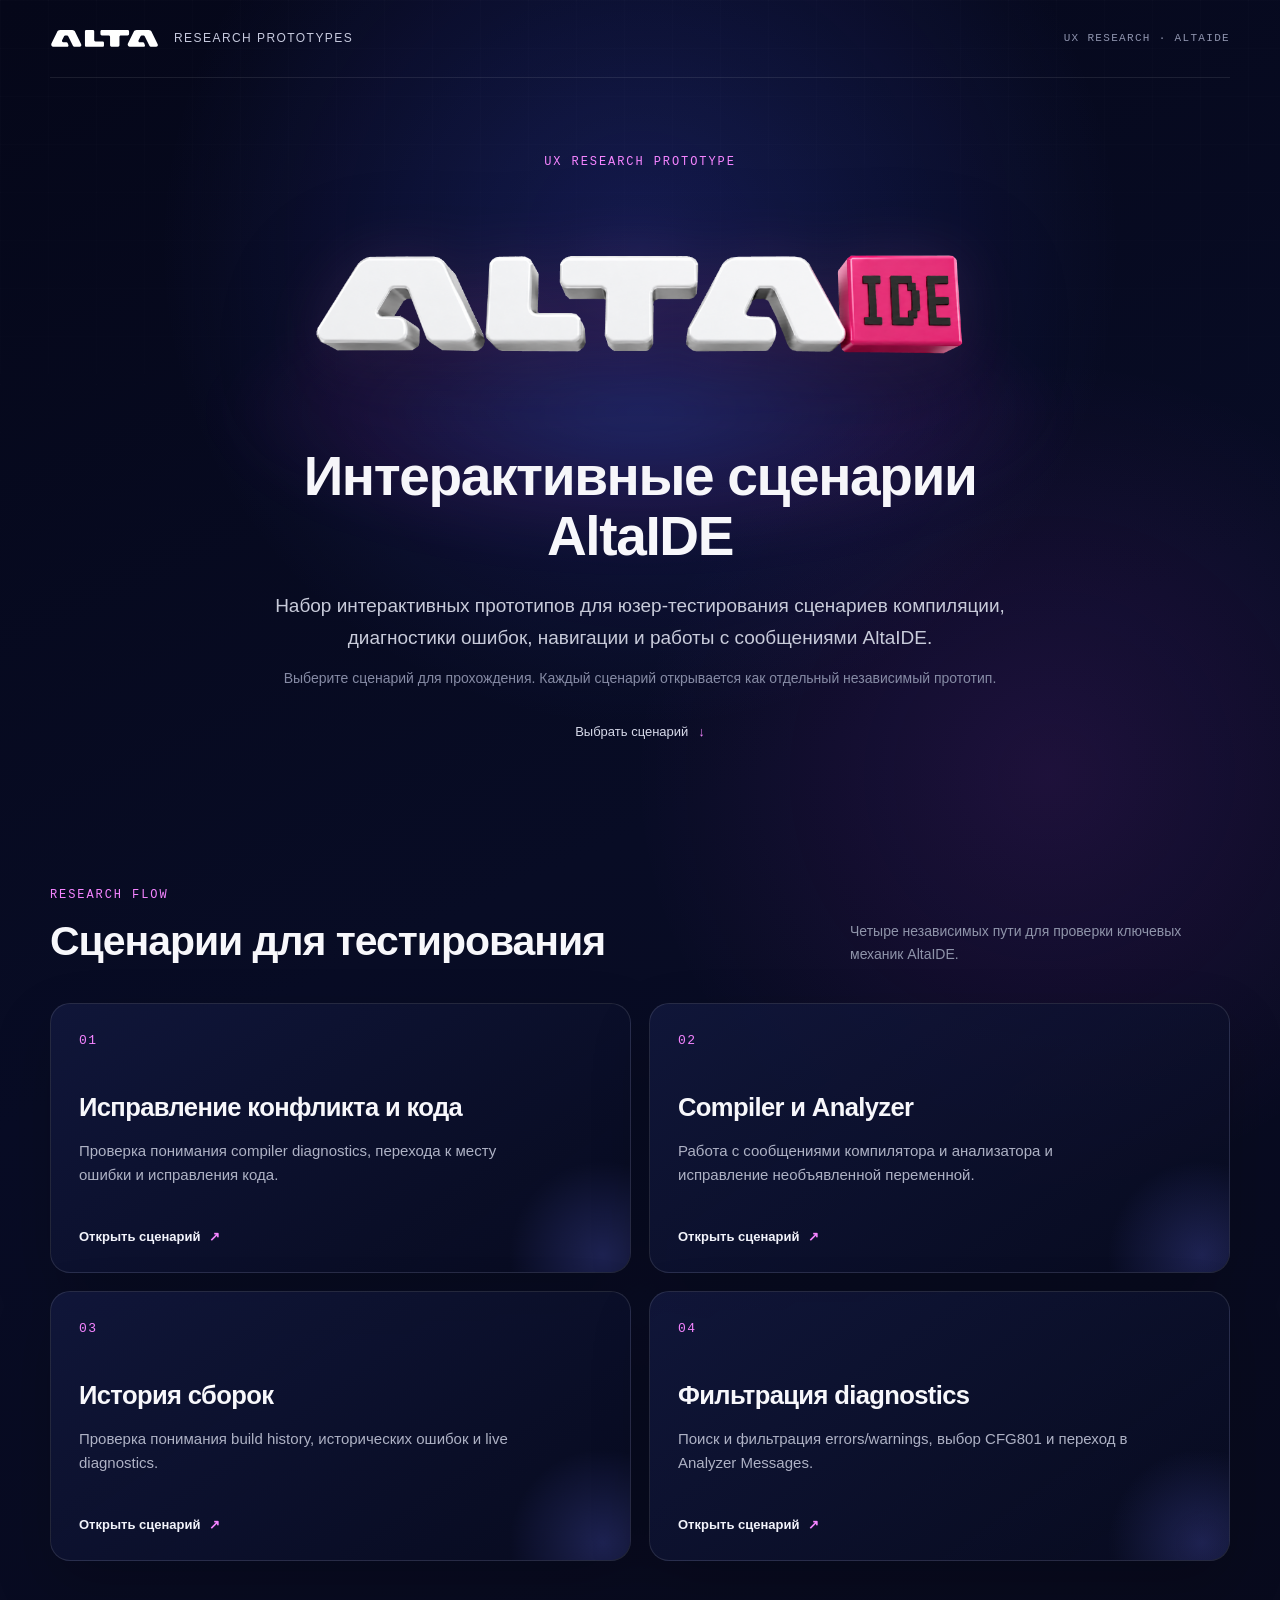
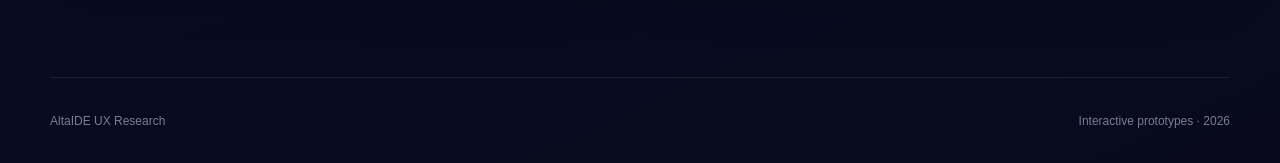
==== commit 37c051f7: "Remove background logo from home page" ====
--- a/index.html
+++ b/index.html
@@ -6,11 +6,10 @@
   <meta name="description" content="Интерактивные UX research прототипы сценариев AltaIDE.">
   <title>AltaIDE — UX Research Prototypes</title>
   <link rel="icon" href="data:,">
-  <link rel="stylesheet" href="home.css?v=1">
+  <link rel="stylesheet" href="home.css?v=2">
 </head>
 <body>
   <div class="site-shell">
-    <div class="background-mark" aria-hidden="true"></div>
     <header class="site-header">
       <a class="brand" href="./" aria-label="AltaIDE — главная">
         <img src="assets/home/alta-logo.svg" alt="ALTA">
--- a/home.css
+++ b/home.css
@@ -36,19 +36,6 @@
     linear-gradient(90deg, rgba(255,255,255,.025) 1px, transparent 1px);
   background-size: 48px 48px;
   mask-image: linear-gradient(to bottom, rgba(0,0,0,.55), transparent 76%);
-}
-
-.background-mark {
-  position: absolute;
-  top: 175px;
-  left: 50%;
-  z-index: -2;
-  width: min(1100px, 94vw);
-  aspect-ratio: 1400 / 193;
-  transform: translateX(-50%) scale(1.22);
-  background: url("assets/home/alta-ide-mark.png") center / contain no-repeat;
-  opacity: .035;
-  pointer-events: none;
 }
 
 .site-header,
